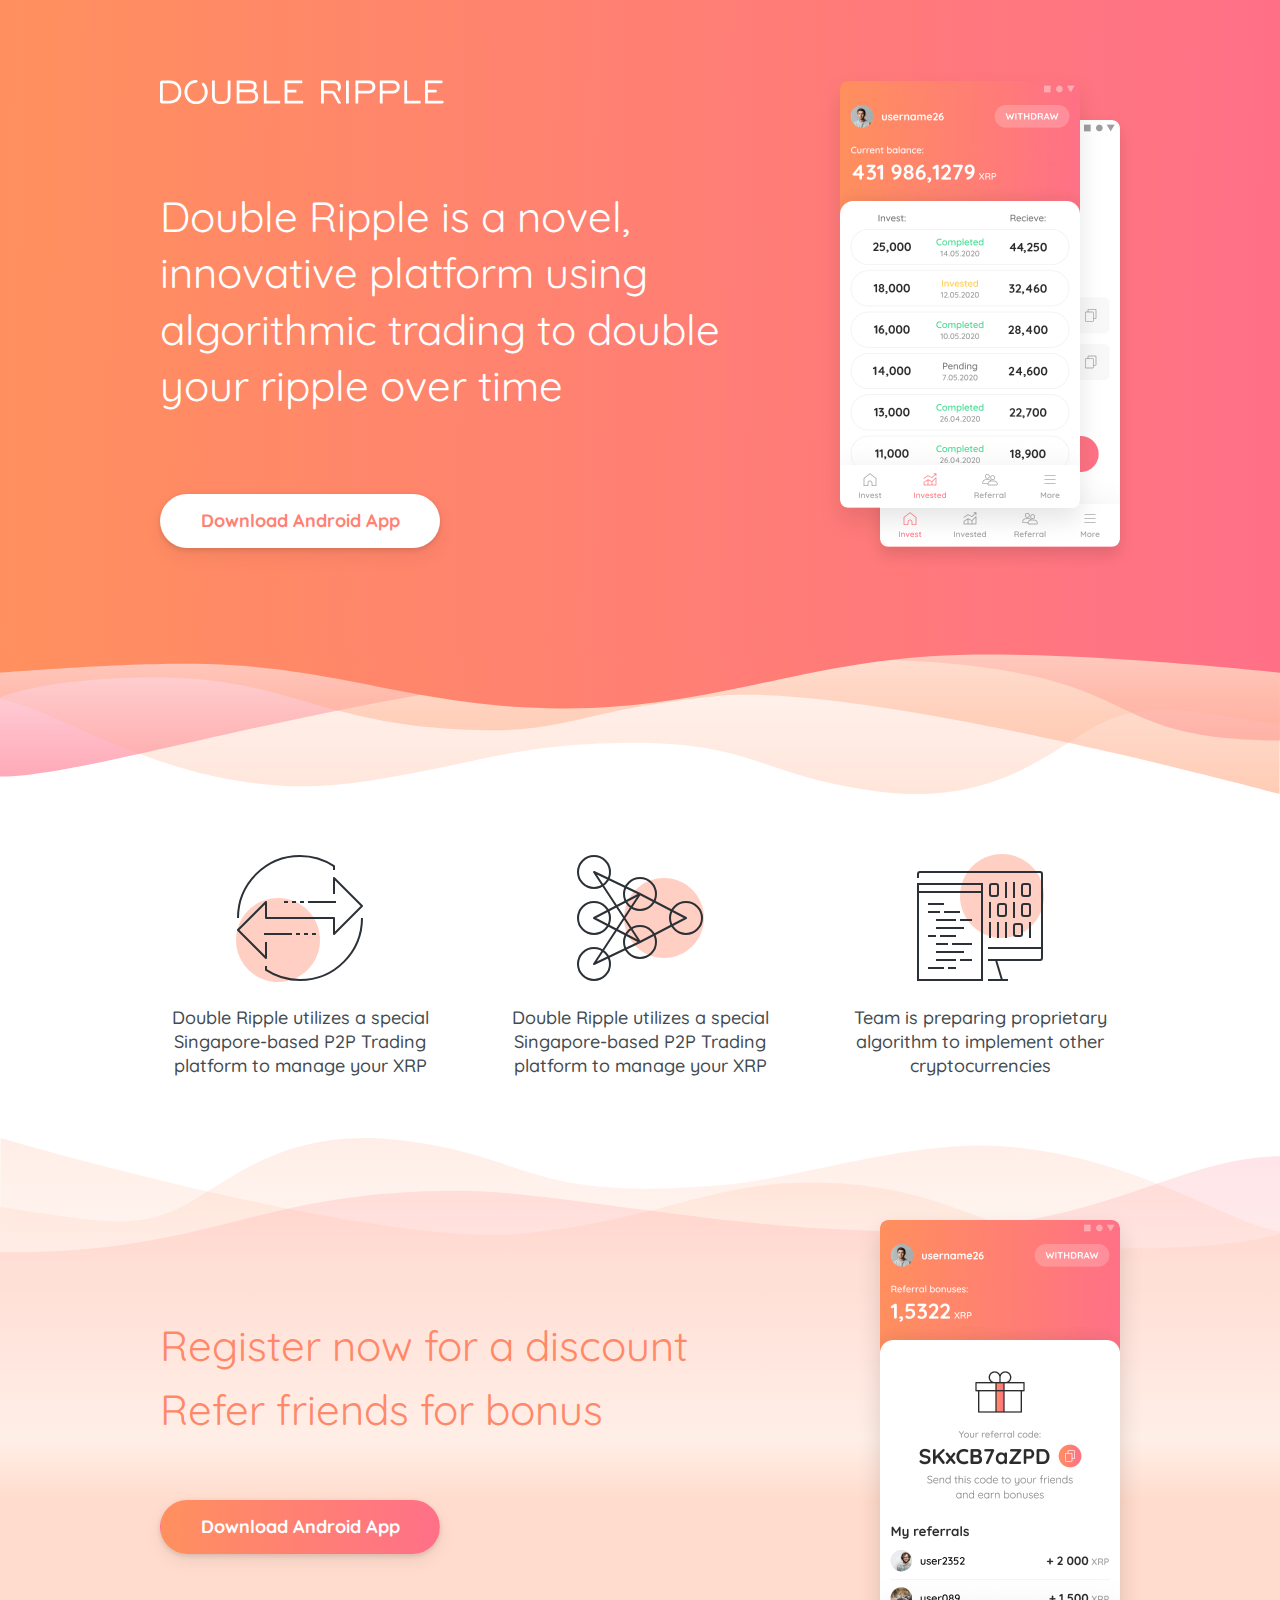
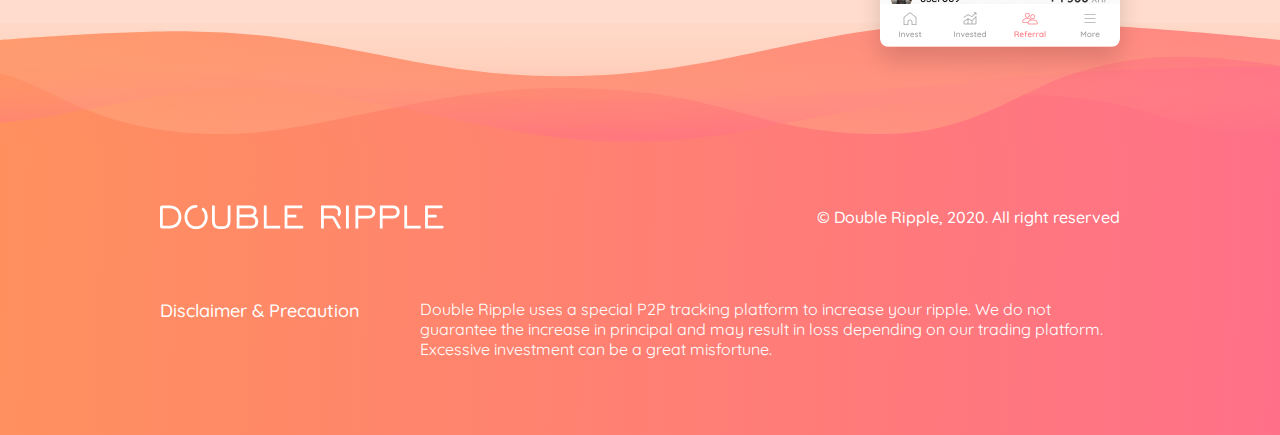
==== docs/index.html @ 83f5022b "landing page" ====
<!DOCTYPE html>
<html lang="en">
  <head>
    <meta charset="UTF-8">
    <title>Double Ripple</title>
    <meta name="description" content="Double Ripple is a novel, innovative platform using algorithmic trading to double your ripple over time">
    <meta name="viewport" content="width=device-width, initial-scale=1.0, maximum-scale=1.0, viewport-fit=cover">
    <meta http-equiv="X-UA-Compatible" content="ie=edge">
    <meta name="apple-mobile-web-app-capable" content="yes">
    <meta name="apple-mobile-web-app-status-bar-style" content="black-translucent">
    <meta name="format-detection" content="telephone=no">
    <meta property="og:locale" content="en_US">
    <meta property="og:type" content="website">
    <meta property="og:title" content="Double Ripple">
    <meta property="og:description" content="Double Ripple is a novel, innovative platform using algorithmic trading to double your ripple over time">
    <meta property="og:url" content="https://doubleripple.min.studio">
    <meta property="og:image" content="https://doubleripple.min.studio/assets/favicon/apple-touch-icon.png">
    <meta name="twitter:title" content="Double Ripple">
    <meta name="twitter:description" content="Double Ripple is a novel, innovative platform using algorithmic trading to double your ripple over time">
    <link href="https://fonts.googleapis.com/css2?family=Quicksand:wght@400;500;700&amp;display=swap" rel="stylesheet">
    <link rel="stylesheet" href="./css/app.css?ckcachebust=7829dba6f4ff6e44f94047e609651e16">
  </head>
  <body>
    <main class="off-canvas-content wrap" data-off-canvas-content>
      <section class="promo">
        <div class="container promo_container">
          <div class="promo_content">
            <div class="promo_logo"><img src="./assets/img/logo.svg" alt="Double Rripple"></div>
            <h1 class="promo_lead">Double Ripple is a novel, innovative platform using algorithmic trading to double your ripple over time</h1>
            <div class="promo_buttons"><a class="button light" href="#" download>Download Android App</a></div>
          </div>
          <div class="promo_screens"><img srcset="./assets/img/screens/invested@2x.png 2x, ./assets/img/screens/invested.png 1x" src="./assets/img/screens/invested.png" alt="Invested"><img srcset="./assets/img/screens/deposit@2x.png 2x, ./assets/img/screens/deposit.png 1x" src="./assets/img/screens/deposit.png" alt="Deposit"></div>
        </div>
      </section>
      <section class="benefits">
        <div class="container">
          <div class="benefits_items">
            <div class="benefits_item">
              <div class="benefits_item_icon">
                <svg xmlns="http://www.w3.org/2000/svg" width="128" height="128" viewbox="0 0 128 128">
                  <use fill="none" xlink:href="./assets/img/icons.svg#connection"></use>
                </svg>
              </div>
              <h3 class="benefits_item_title">Double Ripple utilizes a special Singapore-based P2P Trading platform to manage your XRP
              </h3>
            </div>
            <div class="benefits_item">
              <div class="benefits_item_icon">
                <svg xmlns="http://www.w3.org/2000/svg" width="128" height="128" viewbox="0 0 128 128">
                  <use fill="none" xlink:href="./assets/img/icons.svg#algorithm"></use>
                </svg>
              </div>
              <h3 class="benefits_item_title">Double Ripple utilizes a special Singapore-based P2P Trading platform to manage your XRP
              </h3>
            </div>
            <div class="benefits_item">
              <div class="benefits_item_icon">
                <svg xmlns="http://www.w3.org/2000/svg" width="128" height="128" viewbox="0 0 128 128">
                  <use fill="none" xlink:href="./assets/img/icons.svg#binary"></use>
                </svg>
              </div>
              <h3 class="benefits_item_title">Team is preparing proprietary algorithm to implement other cryptocurrencies
              </h3>
            </div>
          </div>
        </div>
      </section>
      <section class="cta">
        <div class="container cta_container">
          <div class="cta_content">
            <h2 class="cta_header">Register now for a discount<br>Refer friends for bonus</h2><a class="button primary" href="#" download>Download Android App</a>
          </div>
          <div class="cta_screen"><img srcset="./assets/img/screens/referal@2x.png 2x, ./assets/img/screens/referal.png 1x" src="./assets/img/screens/referal.png" alt="Referal"></div>
        </div>
      </section>
      <footer class="footer">
        <div class="container">
          <div class="footer_top">
            <div class="footer_logo"><img src="./assets/img/logo.svg" alt="Double Ripple"></div>
            <div class="footer_copyright">© Double Ripple, 2020. All right reserved</div>
          </div>
          <div class="footer_disclaimer">
            <h5 class="footer_disclaimer_header">Disclaimer & Precaution</h5>
            <p>Double Ripple uses a special P2P tracking platform to increase your ripple. We do not guarantee the increase in principal and may result in loss depending on our trading platform. Excessive investment can be a great misfortune.</p>
          </div>
        </div>
      </footer>
    </main>
    <script src="./js/app.min.js?ckcachebust=577104fcda34f2bf7327a68a459ff656"></script>
  </body>
</html>
---- docs/css/app.css ----
﻿/*! normalize.css v8.0.0 | MIT License | github.com/necolas/normalize.css */html{line-height:1.15;-webkit-text-size-adjust:100%}body{margin:0}h1{font-size:2em;margin:0.67em 0}hr{box-sizing:content-box;height:0;overflow:visible}pre{font-family:monospace, monospace;font-size:1em}a{background-color:transparent}abbr[title]{border-bottom:none;text-decoration:underline;text-decoration:underline dotted}b,strong{font-weight:bolder}code,kbd,samp{font-family:monospace, monospace;font-size:1em}small{font-size:80%}sub,sup{font-size:75%;line-height:0;position:relative;vertical-align:baseline}sub{bottom:-0.25em}sup{top:-0.5em}img{border-style:none}button,input,optgroup,select,textarea{font-family:inherit;font-size:100%;line-height:1.15;margin:0}button,input{overflow:visible}button,select{text-transform:none}button,[type="button"],[type="reset"],[type="submit"]{-webkit-appearance:button}button::-moz-focus-inner,[type="button"]::-moz-focus-inner,[type="reset"]::-moz-focus-inner,[type="submit"]::-moz-focus-inner{border-style:none;padding:0}button:-moz-focusring,[type="button"]:-moz-focusring,[type="reset"]:-moz-focusring,[type="submit"]:-moz-focusring{outline:1px dotted ButtonText}fieldset{padding:0.35em 0.75em 0.625em}legend{box-sizing:border-box;color:inherit;display:table;max-width:100%;padding:0;white-space:normal}progress{vertical-align:baseline}textarea{overflow:auto}[type="checkbox"],[type="radio"]{box-sizing:border-box;padding:0}[type="number"]::-webkit-inner-spin-button,[type="number"]::-webkit-outer-spin-button{height:auto}[type="search"]{-webkit-appearance:textfield;outline-offset:-2px}[type="search"]::-webkit-search-decoration{-webkit-appearance:none}::-webkit-file-upload-button{-webkit-appearance:button;font:inherit}details{display:block}summary{display:list-item}template{display:none}[hidden]{display:none}.foundation-mq{font-family:"small=0em&medium=40em&large=64em&xlarge=75em&xxlarge=90em"}html{box-sizing:border-box;font-size:16}*,*::before,*::after{box-sizing:inherit}body{margin:0;padding:0;background:#ff846d;font-family:"Quicksand",Helvetica,Roboto,Arial,sans-serif;font-weight:normal;line-height:1.3;color:#fff;-webkit-font-smoothing:antialiased;-moz-osx-font-smoothing:grayscale}img{display:inline-block;vertical-align:middle;max-width:100%;height:auto;-ms-interpolation-mode:bicubic}textarea{height:auto;min-height:50px;border-radius:0}select{box-sizing:border-box;width:100%;border-radius:0}.map_canvas img,.map_canvas embed,.map_canvas object,.mqa-display img,.mqa-display embed,.mqa-display object{max-width:none !important}button{padding:0;appearance:none;border:0;border-radius:0;background:transparent;line-height:1;cursor:auto}[data-whatinput='mouse'] button{outline:0}pre{overflow:auto}button,input,optgroup,select,textarea{font-family:inherit}.is-visible{display:block !important}.is-hidden{display:none !important}div,dl,dt,dd,ul,ol,li,h1,h2,h3,h4,h5,h6,pre,form,p,blockquote,th,td{margin:0;padding:0}p{margin-bottom:0;font-size:inherit;line-height:1.25;text-rendering:optimizeLegibility}em,i{font-style:italic;line-height:inherit}strong,b{font-weight:bold;line-height:inherit}small{font-size:80%;line-height:inherit}h1,.h1,h2,.h2,h3,.h3,h4,.h4,h5,.h5,h6,.h6{font-family:"Quicksand",Helvetica,Roboto,Arial,sans-serif;font-style:normal;font-weight:normal;color:inherit;text-rendering:optimizeLegibility}h1 small,.h1 small,h2 small,.h2 small,h3 small,.h3 small,h4 small,.h4 small,h5 small,.h5 small,h6 small,.h6 small{line-height:0;color:#cacaca}h1,.h1{font-size:1.5rem;line-height:1.34;margin-top:0;margin-bottom:0}h2,.h2{font-size:1.25rem;line-height:1.34;margin-top:0;margin-bottom:0}h3,.h3{font-size:1.1875rem;line-height:1.34;margin-top:0;margin-bottom:0}h4,.h4{font-size:1.125rem;line-height:1.34;margin-top:0;margin-bottom:0}h5,.h5{font-size:1.0625rem;line-height:1.34;margin-top:0;margin-bottom:0}h6,.h6{font-size:1rem;line-height:1.34;margin-top:0;margin-bottom:0}@media print,screen and (min-width: 40em){h1,.h1{font-size:2.625rem}h2,.h2{font-size:2.625rem;line-height:1.52}h3,.h3{font-size:1.125rem}h4,.h4{font-size:1.125rem}h5,.h5{font-size:1.125rem}h6,.h6{font-size:1rem}}a{line-height:inherit;color:#ff8174;text-decoration:none;cursor:pointer}a:hover,a:focus{color:#ff5240}a img{border:0}hr{clear:both;max-width:75rem;height:0;margin:1.25rem auto;border-top:0;border-right:0;border-bottom:1px solid #cacaca;border-left:0}ul,ol,dl{margin-bottom:0;list-style-position:outside;line-height:1.25}li{font-size:inherit}ul{margin-left:1.25rem;list-style-type:disc}ol{margin-left:1.25rem}ul ul,ul ol,ol ul,ol ol{margin-left:1.25rem;margin-bottom:0}dl{margin-bottom:1rem}dl dt{margin-bottom:.3rem;font-weight:bold}blockquote{margin:0 0 0;padding:.5625rem 1.25rem 0 1.1875rem;border-left:1px solid #cacaca}blockquote,blockquote p{line-height:1.25;color:#8a8a8a}cite{display:block;font-size:.8125rem;color:#8a8a8a}cite:before{content:"— "}abbr,abbr[title]{border-bottom:1px dotted #424a4f;cursor:help;text-decoration:none}figure{margin:0}code{padding:.125rem .3125rem .0625rem;border:1px solid #cacaca;background-color:#e6e6e6;font-family:Consolas,"Liberation Mono",Courier,monospace;font-weight:normal;color:#424a4f}kbd{margin:0;padding:.125rem .25rem 0;background-color:#e6e6e6;font-family:Consolas,"Liberation Mono",Courier,monospace;color:#424a4f}.subheader{margin-top:.2rem;margin-bottom:.5rem;font-weight:normal;line-height:1.4;color:#8a8a8a}.lead{font-size:20;line-height:1.6}.stat{font-size:2.5rem;line-height:1}p+.stat{margin-top:-1rem}ul.no-bullet,ol.no-bullet{margin-left:0;list-style:none}.text-left{text-align:left}.text-right{text-align:right}.text-center{text-align:center}.text-justify{text-align:justify}@media print,screen and (min-width: 40em){.medium-text-left{text-align:left}.medium-text-right{text-align:right}.medium-text-center{text-align:center}.medium-text-justify{text-align:justify}}@media print,screen and (min-width: 64em){.large-text-left{text-align:left}.large-text-right{text-align:right}.large-text-center{text-align:center}.large-text-justify{text-align:justify}}.show-for-print{display:none !important}@media print{*{background:transparent !important;box-shadow:none !important;color:black !important;text-shadow:none !important}.show-for-print{display:block !important}.hide-for-print{display:none !important}table.show-for-print{display:table !important}thead.show-for-print{display:table-header-group !important}tbody.show-for-print{display:table-row-group !important}tr.show-for-print{display:table-row !important}td.show-for-print{display:table-cell !important}th.show-for-print{display:table-cell !important}a,a:visited{text-decoration:underline}a[href]:after{content:" (" attr(href) ")"}.ir a:after,a[href^='javascript:']:after,a[href^='#']:after{content:''}abbr[title]:after{content:" (" attr(title) ")"}pre,blockquote{border:1px solid #8a8a8a;page-break-inside:avoid}thead{display:table-header-group}tr,img{page-break-inside:avoid}img{max-width:100% !important}@page{margin:0.5cm}p,h2,h3{orphans:3;widows:3}h2,h3{page-break-after:avoid}.print-break-inside{page-break-inside:auto}}.button{display:inline-block;vertical-align:middle;margin:0;padding:17px 20px;border:1px solid transparent;border-radius:27px;transition:background-color 0.25s ease-out,color 0.25s ease-out;font-family:inherit;font-size:18px;-webkit-appearance:none;line-height:1;text-align:center;cursor:pointer;background-color:#ff8174;color:#fff}[data-whatinput='mouse'] .button{outline:0}.button:hover,.button:focus{background-color:#ff4f3c;color:#fff}.button.tiny{font-size:.6rem}.button.small{font-size:.75rem}.button.large{font-size:1.25rem}.button.expanded{display:block;width:100%;margin-right:0;margin-left:0}.button.primary{background-color:#ff8174;color:#424a4f}.button.primary:hover,.button.primary:focus{background-color:#ff3e2a;color:#424a4f}.button.secondary{background-color:#767676;color:#fff}.button.secondary:hover,.button.secondary:focus{background-color:#5e5e5e;color:#fff}.button.success{background-color:#3adb76;color:#424a4f}.button.success:hover,.button.success:focus{background-color:#22bb5b;color:#424a4f}.button.warning{background-color:#ffae00;color:#424a4f}.button.warning:hover,.button.warning:focus{background-color:#cc8b00;color:#424a4f}.button.alert{background-color:#cc4b37;color:#fff}.button.alert:hover,.button.alert:focus{background-color:#a53b2a;color:#fff}.button.light{background-color:#fff;color:#424a4f}.button.light:hover,.button.light:focus{background-color:#ccc;color:#424a4f}.button.disabled,.button[disabled]{opacity:.25;cursor:not-allowed}.button.disabled,.button.disabled:hover,.button.disabled:focus,.button[disabled],.button[disabled]:hover,.button[disabled]:focus{background-color:#ff8174;color:#fff}.button.disabled.primary,.button.primary[disabled]{opacity:.25;cursor:not-allowed}.button.disabled.primary,.button.disabled.primary:hover,.button.disabled.primary:focus,.button.primary[disabled],.button.primary[disabled]:hover,.button.primary[disabled]:focus{background-color:#ff8174;color:#424a4f}.button.disabled.secondary,.button.secondary[disabled]{opacity:.25;cursor:not-allowed}.button.disabled.secondary,.button.disabled.secondary:hover,.button.disabled.secondary:focus,.button.secondary[disabled],.button.secondary[disabled]:hover,.button.secondary[disabled]:focus{background-color:#767676;color:#fff}.button.disabled.success,.button.success[disabled]{opacity:.25;cursor:not-allowed}.button.disabled.success,.button.disabled.success:hover,.button.disabled.success:focus,.button.success[disabled],.button.success[disabled]:hover,.button.success[disabled]:focus{background-color:#3adb76;color:#424a4f}.button.disabled.warning,.button.warning[disabled]{opacity:.25;cursor:not-allowed}.button.disabled.warning,.button.disabled.warning:hover,.button.disabled.warning:focus,.button.warning[disabled],.button.warning[disabled]:hover,.button.warning[disabled]:focus{background-color:#ffae00;color:#424a4f}.button.disabled.alert,.button.alert[disabled]{opacity:.25;cursor:not-allowed}.button.disabled.alert,.button.disabled.alert:hover,.button.disabled.alert:focus,.button.alert[disabled],.button.alert[disabled]:hover,.button.alert[disabled]:focus{background-color:#cc4b37;color:#fff}.button.disabled.light,.button.light[disabled]{opacity:.25;cursor:not-allowed}.button.disabled.light,.button.disabled.light:hover,.button.disabled.light:focus,.button.light[disabled],.button.light[disabled]:hover,.button.light[disabled]:focus{background-color:#fff;color:#424a4f}.button.hollow{border:0 solid #ff8174;color:#ff8174}.button.hollow,.button.hollow:hover,.button.hollow:focus{background-color:transparent}.button.hollow.disabled,.button.hollow.disabled:hover,.button.hollow.disabled:focus,.button.hollow[disabled],.button.hollow[disabled]:hover,.button.hollow[disabled]:focus{background-color:transparent}.button.hollow:hover,.button.hollow:focus{border-color:#ba1100;color:#ba1100}.button.hollow.disabled:hover,.button.hollow[disabled]:hover,.button.hollow.disabled:focus,.button.hollow[disabled]:focus{border:0 solid #ff8174;color:#ff8174}.button.hollow.primary{border:0 solid #ff8174;color:#ff8174}.button.hollow.primary:hover,.button.hollow.primary:focus{border-color:#ba1100;color:#ba1100}.button.hollow.primary.disabled:hover,.button.hollow.primary[disabled]:hover,.button.hollow.primary.disabled:focus,.button.hollow.primary[disabled]:focus{border:0 solid #ff8174;color:#ff8174}.button.hollow.secondary{border:0 solid #767676;color:#767676}.button.hollow.secondary:hover,.button.hollow.secondary:focus{border-color:#3b3b3b;color:#3b3b3b}.button.hollow.secondary.disabled:hover,.button.hollow.secondary[disabled]:hover,.button.hollow.secondary.disabled:focus,.button.hollow.secondary[disabled]:focus{border:0 solid #767676;color:#767676}.button.hollow.success{border:0 solid #3adb76;color:#3adb76}.button.hollow.success:hover,.button.hollow.success:focus{border-color:#157539;color:#157539}.button.hollow.success.disabled:hover,.button.hollow.success[disabled]:hover,.button.hollow.success.disabled:focus,.button.hollow.success[disabled]:focus{border:0 solid #3adb76;color:#3adb76}.button.hollow.warning{border:0 solid #ffae00;color:#ffae00}.button.hollow.warning:hover,.button.hollow.warning:focus{border-color:#805700;color:#805700}.button.hollow.warning.disabled:hover,.button.hollow.warning[disabled]:hover,.button.hollow.warning.disabled:focus,.button.hollow.warning[disabled]:focus{border:0 solid #ffae00;color:#ffae00}.button.hollow.alert{border:0 solid #cc4b37;color:#cc4b37}.button.hollow.alert:hover,.button.hollow.alert:focus{border-color:#67251a;color:#67251a}.button.hollow.alert.disabled:hover,.button.hollow.alert[disabled]:hover,.button.hollow.alert.disabled:focus,.button.hollow.alert[disabled]:focus{border:0 solid #cc4b37;color:#cc4b37}.button.hollow.light{border:0 solid #fff;color:#fff}.button.hollow.light:hover,.button.hollow.light:focus{border-color:gray;color:gray}.button.hollow.light.disabled:hover,.button.hollow.light[disabled]:hover,.button.hollow.light.disabled:focus,.button.hollow.light[disabled]:focus{border:0 solid #fff;color:#fff}.button.clear{border:0 solid #ff8174;color:#ff8174}.button.clear,.button.clear:hover,.button.clear:focus{background-color:transparent}.button.clear.disabled,.button.clear.disabled:hover,.button.clear.disabled:focus,.button.clear[disabled],.button.clear[disabled]:hover,.button.clear[disabled]:focus{background-color:transparent}.button.clear:hover,.button.clear:focus{border-color:#ba1100;color:#ba1100}.button.clear.disabled:hover,.button.clear[disabled]:hover,.button.clear.disabled:focus,.button.clear[disabled]:focus{border:0 solid #ff8174;color:#ff8174}.button.clear,.button.clear.disabled,.button.clear[disabled],.button.clear:hover,.button.clear.disabled:hover,.button.clear[disabled]:hover,.button.clear:focus,.button.clear.disabled:focus,.button.clear[disabled]:focus{border-color:transparent}.button.clear.primary{border:0 solid #ff8174;color:#ff8174}.button.clear.primary:hover,.button.clear.primary:focus{border-color:#ba1100;color:#ba1100}.button.clear.primary.disabled:hover,.button.clear.primary[disabled]:hover,.button.clear.primary.disabled:focus,.button.clear.primary[disabled]:focus{border:0 solid #ff8174;color:#ff8174}.button.clear.primary,.button.clear.primary.disabled,.button.clear.primary[disabled],.button.clear.primary:hover,.button.clear.primary.disabled:hover,.button.clear.primary[disabled]:hover,.button.clear.primary:focus,.button.clear.primary.disabled:focus,.button.clear.primary[disabled]:focus{border-color:transparent}.button.clear.secondary{border:0 solid #767676;color:#767676}.button.clear.secondary:hover,.button.clear.secondary:focus{border-color:#3b3b3b;color:#3b3b3b}.button.clear.secondary.disabled:hover,.button.clear.secondary[disabled]:hover,.button.clear.secondary.disabled:focus,.button.clear.secondary[disabled]:focus{border:0 solid #767676;color:#767676}.button.clear.secondary,.button.clear.secondary.disabled,.button.clear.secondary[disabled],.button.clear.secondary:hover,.button.clear.secondary.disabled:hover,.button.clear.secondary[disabled]:hover,.button.clear.secondary:focus,.button.clear.secondary.disabled:focus,.button.clear.secondary[disabled]:focus{border-color:transparent}.button.clear.success{border:0 solid #3adb76;color:#3adb76}.button.clear.success:hover,.button.clear.success:focus{border-color:#157539;color:#157539}.button.clear.success.disabled:hover,.button.clear.success[disabled]:hover,.button.clear.success.disabled:focus,.button.clear.success[disabled]:focus{border:0 solid #3adb76;color:#3adb76}.button.clear.success,.button.clear.success.disabled,.button.clear.success[disabled],.button.clear.success:hover,.button.clear.success.disabled:hover,.button.clear.success[disabled]:hover,.button.clear.success:focus,.button.clear.success.disabled:focus,.button.clear.success[disabled]:focus{border-color:transparent}.button.clear.warning{border:0 solid #ffae00;color:#ffae00}.button.clear.warning:hover,.button.clear.warning:focus{border-color:#805700;color:#805700}.button.clear.warning.disabled:hover,.button.clear.warning[disabled]:hover,.button.clear.warning.disabled:focus,.button.clear.warning[disabled]:focus{border:0 solid #ffae00;color:#ffae00}.button.clear.warning,.button.clear.warning.disabled,.button.clear.warning[disabled],.button.clear.warning:hover,.button.clear.warning.disabled:hover,.button.clear.warning[disabled]:hover,.button.clear.warning:focus,.button.clear.warning.disabled:focus,.button.clear.warning[disabled]:focus{border-color:transparent}.button.clear.alert{border:0 solid #cc4b37;color:#cc4b37}.button.clear.alert:hover,.button.clear.alert:focus{border-color:#67251a;color:#67251a}.button.clear.alert.disabled:hover,.button.clear.alert[disabled]:hover,.button.clear.alert.disabled:focus,.button.clear.alert[disabled]:focus{border:0 solid #cc4b37;color:#cc4b37}.button.clear.alert,.button.clear.alert.disabled,.button.clear.alert[disabled],.button.clear.alert:hover,.button.clear.alert.disabled:hover,.button.clear.alert[disabled]:hover,.button.clear.alert:focus,.button.clear.alert.disabled:focus,.button.clear.alert[disabled]:focus{border-color:transparent}.button.clear.light{border:0 solid #fff;color:#fff}.button.clear.light:hover,.button.clear.light:focus{border-color:gray;color:gray}.button.clear.light.disabled:hover,.button.clear.light[disabled]:hover,.button.clear.light.disabled:focus,.button.clear.light[disabled]:focus{border:0 solid #fff;color:#fff}.button.clear.light,.button.clear.light.disabled,.button.clear.light[disabled],.button.clear.light:hover,.button.clear.light.disabled:hover,.button.clear.light[disabled]:hover,.button.clear.light:focus,.button.clear.light.disabled:focus,.button.clear.light[disabled]:focus{border-color:transparent}.button.dropdown::after{display:block;width:0;height:0;border:inset .4em;content:'';border-bottom-width:0;border-top-style:solid;border-color:#fff transparent transparent;position:relative;top:0.4em;display:inline-block;float:right;margin-left:20px}.button.dropdown.hollow::after,.button.dropdown.clear::after{border-top-color:#ff8174}.button.dropdown.hollow.primary::after,.button.dropdown.clear.primary::after{border-top-color:#ff8174}.button.dropdown.hollow.secondary::after,.button.dropdown.clear.secondary::after{border-top-color:#767676}.button.dropdown.hollow.success::after,.button.dropdown.clear.success::after{border-top-color:#3adb76}.button.dropdown.hollow.warning::after,.button.dropdown.clear.warning::after{border-top-color:#ffae00}.button.dropdown.hollow.alert::after,.button.dropdown.clear.alert::after{border-top-color:#cc4b37}.button.dropdown.hollow.light::after,.button.dropdown.clear.light::after{border-top-color:#fff}.button.arrow-only::after{top:-0.1em;float:none;margin-left:0}a.button:hover,a.button:focus{text-decoration:none}[type='text'],[type='password'],[type='date'],[type='datetime'],[type='datetime-local'],[type='month'],[type='week'],[type='email'],[type='number'],[type='search'],[type='tel'],[type='time'],[type='url'],[type='color'],textarea{display:block;box-sizing:border-box;width:100%;height:2.2375rem;margin:0 0 1rem;padding:.5rem;border:1px solid #cacaca;border-radius:0;background-color:#fff;box-shadow:inset 0 1px 2px rgba(66,74,79,0.1);font-family:inherit;font-size:1rem;font-weight:normal;line-height:1.3;color:#424a4f;transition:box-shadow 0.5s,border-color 0.25s ease-in-out;appearance:none}[type='text']:focus,[type='password']:focus,[type='date']:focus,[type='datetime']:focus,[type='datetime-local']:focus,[type='month']:focus,[type='week']:focus,[type='email']:focus,[type='number']:focus,[type='search']:focus,[type='tel']:focus,[type='time']:focus,[type='url']:focus,[type='color']:focus,textarea:focus{outline:none;border:1px solid #8a8a8a;background-color:#fff;box-shadow:0 0 5px #cacaca;transition:box-shadow 0.5s,border-color 0.25s ease-in-out}textarea{max-width:100%}textarea[rows]{height:auto}input:disabled,input[readonly],textarea:disabled,textarea[readonly]{background-color:#e6e6e6;cursor:not-allowed}[type='submit'],[type='button']{appearance:none;border-radius:0}input[type='search']{box-sizing:border-box}::placeholder{color:#cacaca}[type='file'],[type='checkbox'],[type='radio']{margin:0 0 1rem}[type='checkbox']+label,[type='radio']+label{display:inline-block;vertical-align:baseline;margin-left:.5rem;margin-right:1rem;margin-bottom:0}[type='checkbox']+label[for],[type='radio']+label[for]{cursor:pointer}label>[type='checkbox'],label>[type='radio']{margin-right:.5rem}[type='file']{width:100%}label{display:block;margin:0;font-size:.875rem;font-weight:normal;line-height:1.8;color:#424a4f}label.middle{margin:0 0 1rem;padding:.5625rem 0}.help-text{margin-top:-.5rem;font-size:.8125rem;font-style:italic;color:#424a4f}.input-group{display:flex;width:100%;margin-bottom:1rem;align-items:stretch}.input-group>:first-child,.input-group>.input-group-button:first-child>*{border-radius:0 0 0 0}.input-group>:last-child,.input-group>.input-group-button:last-child>*{border-radius:0 0 0 0}.input-group-button a,.input-group-button input,.input-group-button button,.input-group-button label,.input-group-button,.input-group-field,.input-group-label{margin:0;white-space:nowrap}.input-group-label{padding:0 1rem;border:1px solid #cacaca;background:#e6e6e6;color:#424a4f;text-align:center;white-space:nowrap;display:flex;flex:0 0 auto;align-items:center}.input-group-label:first-child{border-right:0}.input-group-label:last-child{border-left:0}.input-group-field{border-radius:0;flex:1 1 0px;min-width:0}.input-group-button{padding-top:0;padding-bottom:0;text-align:center;display:flex;flex:0 0 auto}.input-group-button a,.input-group-button input,.input-group-button button,.input-group-button label{align-self:stretch;height:auto;padding-top:0;padding-bottom:0;font-size:1rem}fieldset{margin:0;padding:0;border:0}legend{max-width:100%;margin-bottom:.5rem}.fieldset{margin:1.125rem 0;padding:1.25rem;border:1px solid #cacaca}.fieldset legend{margin:0;margin-left:-.1875rem;padding:0 .1875rem}select{height:2.2375rem;margin:0 0 1rem;padding:.5rem;appearance:none;border:1px solid #cacaca;border-radius:0;background-color:#fff;font-family:inherit;font-size:1rem;font-weight:normal;line-height:1.3;color:#424a4f;background-image:url("data:image/svg+xml;utf8,<svg xmlns='http://www.w3.org/2000/svg' version='1.1' width='32' height='24' viewBox='0 0 32 24'><polygon points='0,0 32,0 16,24' style='fill: rgb%28138, 138, 138%29'></polygon></svg>");background-origin:content-box;background-position:right -1rem center;background-repeat:no-repeat;background-size:9px 6px;padding-right:1.5rem;transition:box-shadow 0.5s,border-color 0.25s ease-in-out}@media screen and (min-width: 0\0){select{background-image:url("[data-uri]")}}select:focus{outline:none;border:1px solid #8a8a8a;background-color:#fff;box-shadow:0 0 5px #cacaca;transition:box-shadow 0.5s,border-color 0.25s ease-in-out}select:disabled{background-color:#e6e6e6;cursor:not-allowed}select::-ms-expand{display:none}select[multiple]{height:auto;background-image:none}.is-invalid-input:not(:focus){border-color:#cc4b37;background-color:#faedeb}.is-invalid-input:not(:focus)::placeholder{color:#cc4b37}.is-invalid-label{color:#cc4b37}.form-error{display:none;margin-top:-.5rem;margin-bottom:1rem;font-size:.75rem;font-weight:bold;color:#cc4b37}.form-error.is-visible{display:block}html,body{-webkit-overflow-scrolling:touch}::-webkit-scrollbar{width:5px;height:5px}::-webkit-scrollbar-thumb{background:#ff5c6a;border-radius:5px}::-webkit-scrollbar-thumb:hover{background:#ff4252}:-webkit-autofill,:-webkit-autofill:hover,:-webkit-autofill:focus,:-webkit-autofill:active{-webkit-box-shadow:0 0 0px 1000px #fff inset;transition:background-color 5000s ease-in-out 0s;-webkit-text-fill-color:#424a4f}.wrap{overflow:hidden;min-width:320px;flex-direction:column;align-items:stretch;justify-content:flex-start;min-height:100vh}.container{max-width:1040px;padding:0 40px;margin:auto}a{transition:color 200ms}.js-off-canvas-overlay{-webkit-tap-highlight-color:transparent}svg{display:block}button{outline:none;cursor:pointer}.button{min-width:280px;font-weight:700;box-shadow:0 8px 20px rgba(0,0,0,0.06),0 2px 5px rgba(0,0,0,0.12)}.button.light{color:#ff8174}.button.light:hover,.button.light:focus{background-color:#fff;color:#ff6a5b}.button.primary{background:linear-gradient(92.12deg, #FF905E 0%, #FF7088 100%);color:#fff}.button.primary:hover,.button.primary:focus{color:#ffddda}.promo{background:linear-gradient(90.9deg, #FF905E 0%, #FF7088 100%);padding-top:80px;padding-bottom:106px}.promo_container{display:grid;grid-template-columns:1fr auto;column-gap:80px}.promo_lead{margin-top:85px}.promo_buttons{margin-top:80px}.promo_screens{position:relative;padding-left:40px;padding-top:40px}.promo_screens img{box-shadow:0 8px 16px rgba(0,0,0,0.12);border-radius:8px}.promo_screens img:first-child{box-shadow:0 12px 24px rgba(0,0,0,0.1);position:absolute;right:40px;bottom:40px}.benefits{background:#fff;color:#424a4f;text-align:center}.benefits::before{content:'';display:block;width:100%;padding-bottom:10.9%;background-image:url(../assets/img/waves/promo.svg)}.benefits_items{display:grid;grid-template-columns:repeat(3, 1fr);column-gap:60px;padding:60px 0}.benefits_item_icon{margin-bottom:24px;text-align:center}.benefits_item_icon svg{margin:auto}.benefits_item_title{font-weight:500}.cta{background:#FFEFE7;background-image:linear-gradient(180deg, #ffe0d7 25%, #ffefe7 50%, #FFDCCD 60%)}.cta::before{content:'';width:100%;height:100%;display:block;background-image:url(../assets/img/waves/cta.svg);background-color:#fff;background-size:auto 100%;padding-bottom:9.73%;margin-bottom:-42px}.cta::after{content:'';width:100%;height:100%;display:block;background-image:url(../assets/img/waves/footer.svg);background-color:#fff;background-size:auto 100%;background-position:top center;padding-bottom:9.36%;margin-top:-25px}.cta_container{display:grid;grid-template-columns:1fr auto;align-items:center}.cta_header{color:#ff8869;margin-bottom:58px}.cta_screen{box-shadow:0 12px 24px rgba(0,0,0,0.14);border-radius:8px;overflow:hidden}.footer{margin-top:auto;background:linear-gradient(91.98deg, #FF905E 0%, #FF7088 100%);padding-top:63px;padding-bottom:76px}.footer_top{font-weight:500;display:flex;justify-content:space-between;align-items:center;margin-bottom:70px}.footer_disclaimer{display:grid;grid-template-columns:auto 1fr;column-gap:60px}.footer_disclaimer_header{font-weight:500}

/*# sourceMappingURL=app.css.map */
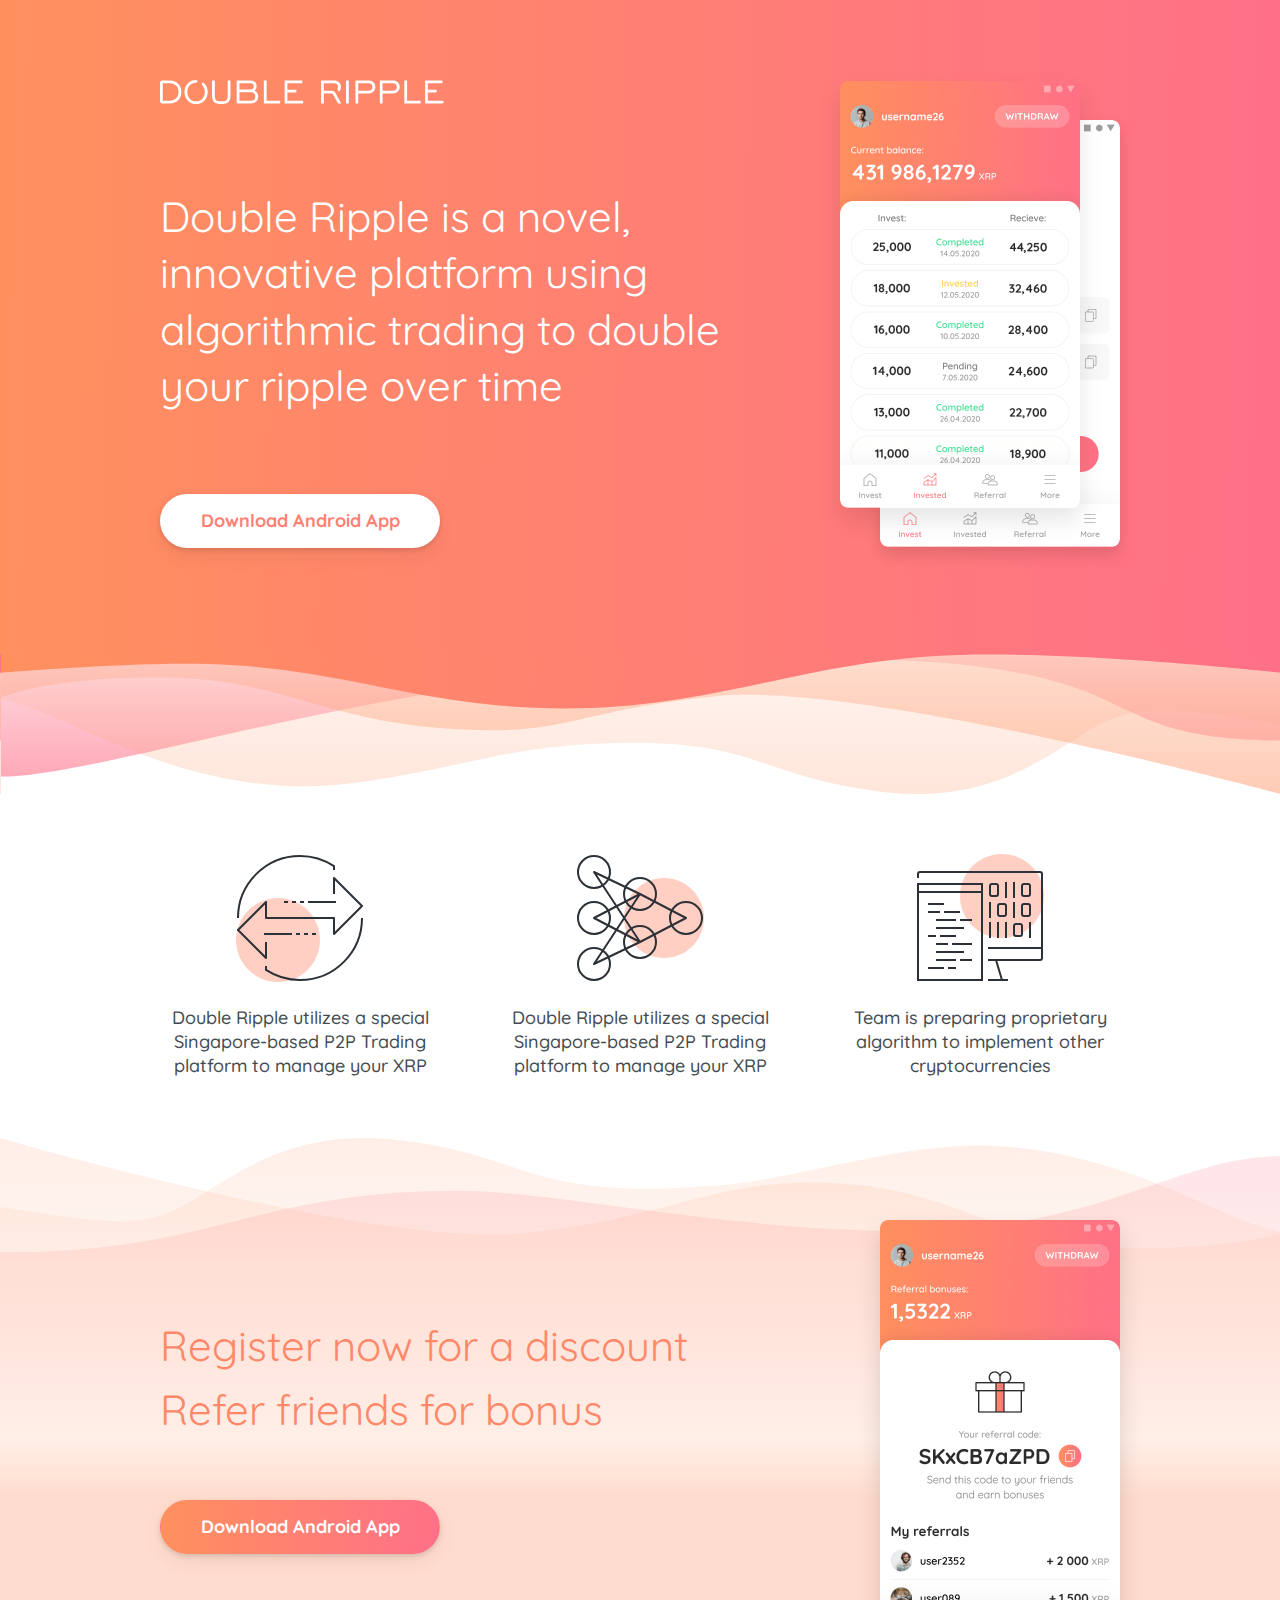
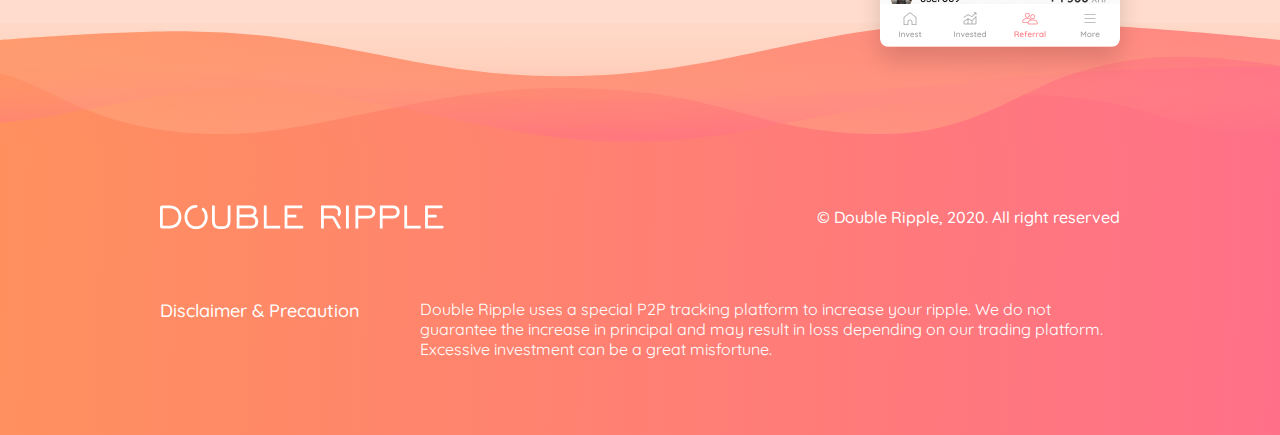
==== commit 0a0e36cb: "responsive landing page" ====
--- a/docs/index.html
+++ b/docs/index.html
@@ -14,18 +14,30 @@
     <meta property="og:title" content="Double Ripple">
     <meta property="og:description" content="Double Ripple is a novel, innovative platform using algorithmic trading to double your ripple over time">
     <meta property="og:url" content="https://doubleripple.min.studio">
-    <meta property="og:image" content="https://doubleripple.min.studio/assets/favicon/apple-touch-icon.png">
+    <meta property="og:image" content="https://doubleripple.min.studio/assets/img/og-image.png">
+    <meta property="og:image:width" content="1200">
+    <meta property="og:image:height" content="630">
     <meta name="twitter:title" content="Double Ripple">
     <meta name="twitter:description" content="Double Ripple is a novel, innovative platform using algorithmic trading to double your ripple over time">
+    <meta name="twitter:card" content="summary_large_image">
+    <meta name="twitter:image" content="https://doubleripple.min.studio/assets/img/og-image.png">
+    <link rel="apple-touch-icon" sizes="180x180" href="/assets/favicon/apple-touch-icon.png?ckcachebust=9bb8f2884295b8544f7a8fb9a76864d2">
+    <link rel="icon" type="image/png" sizes="32x32" href="/assets/favicon/favicon-32x32.png?ckcachebust=781d1e40d77318f7ef065f3428c3da3a">
+    <link rel="icon" type="image/png" sizes="16x16" href="/assets/favicon/favicon-16x16.png?ckcachebust=05b0f69db61e2e0dad8967f99c1861b4">
+    <link rel="manifest" href="/assets/favicon/site.webmanifest?ckcachebust=e209ae19be10e6654d1919ae9f35969a">
+    <link rel="mask-icon" href="/assets/favicon/safari-pinned-tab.svg?ckcachebust=76e1c73531bef94e3dc3b5efea19a725" color="#ff8174">
+    <meta name="msapplication-TileColor" content="#ff8174">
+    <meta name="msapplication-config" content="/assets/favicon/browserconfig.xml">
+    <meta name="theme-color" content="#ff8174">
     <link href="https://fonts.googleapis.com/css2?family=Quicksand:wght@400;500;700&amp;display=swap" rel="stylesheet">
-    <link rel="stylesheet" href="./css/app.css?ckcachebust=7829dba6f4ff6e44f94047e609651e16">
+    <link rel="stylesheet" href="./css/app.css?ckcachebust=911d1e697cddbf340a7e2093effc96e0">
   </head>
   <body>
     <main class="off-canvas-content wrap" data-off-canvas-content>
       <section class="promo">
         <div class="container promo_container">
+          <div class="promo_logo"><img src="./assets/img/logo.svg" alt="Double Rripple"></div>
           <div class="promo_content">
-            <div class="promo_logo"><img src="./assets/img/logo.svg" alt="Double Rripple"></div>
             <h1 class="promo_lead">Double Ripple is a novel, innovative platform using algorithmic trading to double your ripple over time</h1>
             <div class="promo_buttons"><a class="button light" href="#" download>Download Android App</a></div>
           </div>
@@ -86,6 +98,6 @@
         </div>
       </footer>
     </main>
-    <script src="./js/app.min.js?ckcachebust=577104fcda34f2bf7327a68a459ff656"></script>
+    <script src="./js/app.min.js?ckcachebust=385bd3281e9ad1f7c0315d0bf68c7458"></script>
   </body>
 </html>--- a/docs/css/app.css
+++ b/docs/css/app.css
@@ -1,3 +1,3 @@
-﻿/*! normalize.css v8.0.0 | MIT License | github.com/necolas/normalize.css */html{line-height:1.15;-webkit-text-size-adjust:100%}body{margin:0}h1{font-size:2em;margin:0.67em 0}hr{box-sizing:content-box;height:0;overflow:visible}pre{font-family:monospace, monospace;font-size:1em}a{background-color:transparent}abbr[title]{border-bottom:none;text-decoration:underline;text-decoration:underline dotted}b,strong{font-weight:bolder}code,kbd,samp{font-family:monospace, monospace;font-size:1em}small{font-size:80%}sub,sup{font-size:75%;line-height:0;position:relative;vertical-align:baseline}sub{bottom:-0.25em}sup{top:-0.5em}img{border-style:none}button,input,optgroup,select,textarea{font-family:inherit;font-size:100%;line-height:1.15;margin:0}button,input{overflow:visible}button,select{text-transform:none}button,[type="button"],[type="reset"],[type="submit"]{-webkit-appearance:button}button::-moz-focus-inner,[type="button"]::-moz-focus-inner,[type="reset"]::-moz-focus-inner,[type="submit"]::-moz-focus-inner{border-style:none;padding:0}button:-moz-focusring,[type="button"]:-moz-focusring,[type="reset"]:-moz-focusring,[type="submit"]:-moz-focusring{outline:1px dotted ButtonText}fieldset{padding:0.35em 0.75em 0.625em}legend{box-sizing:border-box;color:inherit;display:table;max-width:100%;padding:0;white-space:normal}progress{vertical-align:baseline}textarea{overflow:auto}[type="checkbox"],[type="radio"]{box-sizing:border-box;padding:0}[type="number"]::-webkit-inner-spin-button,[type="number"]::-webkit-outer-spin-button{height:auto}[type="search"]{-webkit-appearance:textfield;outline-offset:-2px}[type="search"]::-webkit-search-decoration{-webkit-appearance:none}::-webkit-file-upload-button{-webkit-appearance:button;font:inherit}details{display:block}summary{display:list-item}template{display:none}[hidden]{display:none}.foundation-mq{font-family:"small=0em&medium=40em&large=64em&xlarge=75em&xxlarge=90em"}html{box-sizing:border-box;font-size:16}*,*::before,*::after{box-sizing:inherit}body{margin:0;padding:0;background:#ff846d;font-family:"Quicksand",Helvetica,Roboto,Arial,sans-serif;font-weight:normal;line-height:1.3;color:#fff;-webkit-font-smoothing:antialiased;-moz-osx-font-smoothing:grayscale}img{display:inline-block;vertical-align:middle;max-width:100%;height:auto;-ms-interpolation-mode:bicubic}textarea{height:auto;min-height:50px;border-radius:0}select{box-sizing:border-box;width:100%;border-radius:0}.map_canvas img,.map_canvas embed,.map_canvas object,.mqa-display img,.mqa-display embed,.mqa-display object{max-width:none !important}button{padding:0;appearance:none;border:0;border-radius:0;background:transparent;line-height:1;cursor:auto}[data-whatinput='mouse'] button{outline:0}pre{overflow:auto}button,input,optgroup,select,textarea{font-family:inherit}.is-visible{display:block !important}.is-hidden{display:none !important}div,dl,dt,dd,ul,ol,li,h1,h2,h3,h4,h5,h6,pre,form,p,blockquote,th,td{margin:0;padding:0}p{margin-bottom:0;font-size:inherit;line-height:1.25;text-rendering:optimizeLegibility}em,i{font-style:italic;line-height:inherit}strong,b{font-weight:bold;line-height:inherit}small{font-size:80%;line-height:inherit}h1,.h1,h2,.h2,h3,.h3,h4,.h4,h5,.h5,h6,.h6{font-family:"Quicksand",Helvetica,Roboto,Arial,sans-serif;font-style:normal;font-weight:normal;color:inherit;text-rendering:optimizeLegibility}h1 small,.h1 small,h2 small,.h2 small,h3 small,.h3 small,h4 small,.h4 small,h5 small,.h5 small,h6 small,.h6 small{line-height:0;color:#cacaca}h1,.h1{font-size:1.5rem;line-height:1.34;margin-top:0;margin-bottom:0}h2,.h2{font-size:1.25rem;line-height:1.34;margin-top:0;margin-bottom:0}h3,.h3{font-size:1.1875rem;line-height:1.34;margin-top:0;margin-bottom:0}h4,.h4{font-size:1.125rem;line-height:1.34;margin-top:0;margin-bottom:0}h5,.h5{font-size:1.0625rem;line-height:1.34;margin-top:0;margin-bottom:0}h6,.h6{font-size:1rem;line-height:1.34;margin-top:0;margin-bottom:0}@media print,screen and (min-width: 40em){h1,.h1{font-size:2.625rem}h2,.h2{font-size:2.625rem;line-height:1.52}h3,.h3{font-size:1.125rem}h4,.h4{font-size:1.125rem}h5,.h5{font-size:1.125rem}h6,.h6{font-size:1rem}}a{line-height:inherit;color:#ff8174;text-decoration:none;cursor:pointer}a:hover,a:focus{color:#ff5240}a img{border:0}hr{clear:both;max-width:75rem;height:0;margin:1.25rem auto;border-top:0;border-right:0;border-bottom:1px solid #cacaca;border-left:0}ul,ol,dl{margin-bottom:0;list-style-position:outside;line-height:1.25}li{font-size:inherit}ul{margin-left:1.25rem;list-style-type:disc}ol{margin-left:1.25rem}ul ul,ul ol,ol ul,ol ol{margin-left:1.25rem;margin-bottom:0}dl{margin-bottom:1rem}dl dt{margin-bottom:.3rem;font-weight:bold}blockquote{margin:0 0 0;padding:.5625rem 1.25rem 0 1.1875rem;border-left:1px solid #cacaca}blockquote,blockquote p{line-height:1.25;color:#8a8a8a}cite{display:block;font-size:.8125rem;color:#8a8a8a}cite:before{content:"— "}abbr,abbr[title]{border-bottom:1px dotted #424a4f;cursor:help;text-decoration:none}figure{margin:0}code{padding:.125rem .3125rem .0625rem;border:1px solid #cacaca;background-color:#e6e6e6;font-family:Consolas,"Liberation Mono",Courier,monospace;font-weight:normal;color:#424a4f}kbd{margin:0;padding:.125rem .25rem 0;background-color:#e6e6e6;font-family:Consolas,"Liberation Mono",Courier,monospace;color:#424a4f}.subheader{margin-top:.2rem;margin-bottom:.5rem;font-weight:normal;line-height:1.4;color:#8a8a8a}.lead{font-size:20;line-height:1.6}.stat{font-size:2.5rem;line-height:1}p+.stat{margin-top:-1rem}ul.no-bullet,ol.no-bullet{margin-left:0;list-style:none}.text-left{text-align:left}.text-right{text-align:right}.text-center{text-align:center}.text-justify{text-align:justify}@media print,screen and (min-width: 40em){.medium-text-left{text-align:left}.medium-text-right{text-align:right}.medium-text-center{text-align:center}.medium-text-justify{text-align:justify}}@media print,screen and (min-width: 64em){.large-text-left{text-align:left}.large-text-right{text-align:right}.large-text-center{text-align:center}.large-text-justify{text-align:justify}}.show-for-print{display:none !important}@media print{*{background:transparent !important;box-shadow:none !important;color:black !important;text-shadow:none !important}.show-for-print{display:block !important}.hide-for-print{display:none !important}table.show-for-print{display:table !important}thead.show-for-print{display:table-header-group !important}tbody.show-for-print{display:table-row-group !important}tr.show-for-print{display:table-row !important}td.show-for-print{display:table-cell !important}th.show-for-print{display:table-cell !important}a,a:visited{text-decoration:underline}a[href]:after{content:" (" attr(href) ")"}.ir a:after,a[href^='javascript:']:after,a[href^='#']:after{content:''}abbr[title]:after{content:" (" attr(title) ")"}pre,blockquote{border:1px solid #8a8a8a;page-break-inside:avoid}thead{display:table-header-group}tr,img{page-break-inside:avoid}img{max-width:100% !important}@page{margin:0.5cm}p,h2,h3{orphans:3;widows:3}h2,h3{page-break-after:avoid}.print-break-inside{page-break-inside:auto}}.button{display:inline-block;vertical-align:middle;margin:0;padding:17px 20px;border:1px solid transparent;border-radius:27px;transition:background-color 0.25s ease-out,color 0.25s ease-out;font-family:inherit;font-size:18px;-webkit-appearance:none;line-height:1;text-align:center;cursor:pointer;background-color:#ff8174;color:#fff}[data-whatinput='mouse'] .button{outline:0}.button:hover,.button:focus{background-color:#ff4f3c;color:#fff}.button.tiny{font-size:.6rem}.button.small{font-size:.75rem}.button.large{font-size:1.25rem}.button.expanded{display:block;width:100%;margin-right:0;margin-left:0}.button.primary{background-color:#ff8174;color:#424a4f}.button.primary:hover,.button.primary:focus{background-color:#ff3e2a;color:#424a4f}.button.secondary{background-color:#767676;color:#fff}.button.secondary:hover,.button.secondary:focus{background-color:#5e5e5e;color:#fff}.button.success{background-color:#3adb76;color:#424a4f}.button.success:hover,.button.success:focus{background-color:#22bb5b;color:#424a4f}.button.warning{background-color:#ffae00;color:#424a4f}.button.warning:hover,.button.warning:focus{background-color:#cc8b00;color:#424a4f}.button.alert{background-color:#cc4b37;color:#fff}.button.alert:hover,.button.alert:focus{background-color:#a53b2a;color:#fff}.button.light{background-color:#fff;color:#424a4f}.button.light:hover,.button.light:focus{background-color:#ccc;color:#424a4f}.button.disabled,.button[disabled]{opacity:.25;cursor:not-allowed}.button.disabled,.button.disabled:hover,.button.disabled:focus,.button[disabled],.button[disabled]:hover,.button[disabled]:focus{background-color:#ff8174;color:#fff}.button.disabled.primary,.button.primary[disabled]{opacity:.25;cursor:not-allowed}.button.disabled.primary,.button.disabled.primary:hover,.button.disabled.primary:focus,.button.primary[disabled],.button.primary[disabled]:hover,.button.primary[disabled]:focus{background-color:#ff8174;color:#424a4f}.button.disabled.secondary,.button.secondary[disabled]{opacity:.25;cursor:not-allowed}.button.disabled.secondary,.button.disabled.secondary:hover,.button.disabled.secondary:focus,.button.secondary[disabled],.button.secondary[disabled]:hover,.button.secondary[disabled]:focus{background-color:#767676;color:#fff}.button.disabled.success,.button.success[disabled]{opacity:.25;cursor:not-allowed}.button.disabled.success,.button.disabled.success:hover,.button.disabled.success:focus,.button.success[disabled],.button.success[disabled]:hover,.button.success[disabled]:focus{background-color:#3adb76;color:#424a4f}.button.disabled.warning,.button.warning[disabled]{opacity:.25;cursor:not-allowed}.button.disabled.warning,.button.disabled.warning:hover,.button.disabled.warning:focus,.button.warning[disabled],.button.warning[disabled]:hover,.button.warning[disabled]:focus{background-color:#ffae00;color:#424a4f}.button.disabled.alert,.button.alert[disabled]{opacity:.25;cursor:not-allowed}.button.disabled.alert,.button.disabled.alert:hover,.button.disabled.alert:focus,.button.alert[disabled],.button.alert[disabled]:hover,.button.alert[disabled]:focus{background-color:#cc4b37;color:#fff}.button.disabled.light,.button.light[disabled]{opacity:.25;cursor:not-allowed}.button.disabled.light,.button.disabled.light:hover,.button.disabled.light:focus,.button.light[disabled],.button.light[disabled]:hover,.button.light[disabled]:focus{background-color:#fff;color:#424a4f}.button.hollow{border:0 solid #ff8174;color:#ff8174}.button.hollow,.button.hollow:hover,.button.hollow:focus{background-color:transparent}.button.hollow.disabled,.button.hollow.disabled:hover,.button.hollow.disabled:focus,.button.hollow[disabled],.button.hollow[disabled]:hover,.button.hollow[disabled]:focus{background-color:transparent}.button.hollow:hover,.button.hollow:focus{border-color:#ba1100;color:#ba1100}.button.hollow.disabled:hover,.button.hollow[disabled]:hover,.button.hollow.disabled:focus,.button.hollow[disabled]:focus{border:0 solid #ff8174;color:#ff8174}.button.hollow.primary{border:0 solid #ff8174;color:#ff8174}.button.hollow.primary:hover,.button.hollow.primary:focus{border-color:#ba1100;color:#ba1100}.button.hollow.primary.disabled:hover,.button.hollow.primary[disabled]:hover,.button.hollow.primary.disabled:focus,.button.hollow.primary[disabled]:focus{border:0 solid #ff8174;color:#ff8174}.button.hollow.secondary{border:0 solid #767676;color:#767676}.button.hollow.secondary:hover,.button.hollow.secondary:focus{border-color:#3b3b3b;color:#3b3b3b}.button.hollow.secondary.disabled:hover,.button.hollow.secondary[disabled]:hover,.button.hollow.secondary.disabled:focus,.button.hollow.secondary[disabled]:focus{border:0 solid #767676;color:#767676}.button.hollow.success{border:0 solid #3adb76;color:#3adb76}.button.hollow.success:hover,.button.hollow.success:focus{border-color:#157539;color:#157539}.button.hollow.success.disabled:hover,.button.hollow.success[disabled]:hover,.button.hollow.success.disabled:focus,.button.hollow.success[disabled]:focus{border:0 solid #3adb76;color:#3adb76}.button.hollow.warning{border:0 solid #ffae00;color:#ffae00}.button.hollow.warning:hover,.button.hollow.warning:focus{border-color:#805700;color:#805700}.button.hollow.warning.disabled:hover,.button.hollow.warning[disabled]:hover,.button.hollow.warning.disabled:focus,.button.hollow.warning[disabled]:focus{border:0 solid #ffae00;color:#ffae00}.button.hollow.alert{border:0 solid #cc4b37;color:#cc4b37}.button.hollow.alert:hover,.button.hollow.alert:focus{border-color:#67251a;color:#67251a}.button.hollow.alert.disabled:hover,.button.hollow.alert[disabled]:hover,.button.hollow.alert.disabled:focus,.button.hollow.alert[disabled]:focus{border:0 solid #cc4b37;color:#cc4b37}.button.hollow.light{border:0 solid #fff;color:#fff}.button.hollow.light:hover,.button.hollow.light:focus{border-color:gray;color:gray}.button.hollow.light.disabled:hover,.button.hollow.light[disabled]:hover,.button.hollow.light.disabled:focus,.button.hollow.light[disabled]:focus{border:0 solid #fff;color:#fff}.button.clear{border:0 solid #ff8174;color:#ff8174}.button.clear,.button.clear:hover,.button.clear:focus{background-color:transparent}.button.clear.disabled,.button.clear.disabled:hover,.button.clear.disabled:focus,.button.clear[disabled],.button.clear[disabled]:hover,.button.clear[disabled]:focus{background-color:transparent}.button.clear:hover,.button.clear:focus{border-color:#ba1100;color:#ba1100}.button.clear.disabled:hover,.button.clear[disabled]:hover,.button.clear.disabled:focus,.button.clear[disabled]:focus{border:0 solid #ff8174;color:#ff8174}.button.clear,.button.clear.disabled,.button.clear[disabled],.button.clear:hover,.button.clear.disabled:hover,.button.clear[disabled]:hover,.button.clear:focus,.button.clear.disabled:focus,.button.clear[disabled]:focus{border-color:transparent}.button.clear.primary{border:0 solid #ff8174;color:#ff8174}.button.clear.primary:hover,.button.clear.primary:focus{border-color:#ba1100;color:#ba1100}.button.clear.primary.disabled:hover,.button.clear.primary[disabled]:hover,.button.clear.primary.disabled:focus,.button.clear.primary[disabled]:focus{border:0 solid #ff8174;color:#ff8174}.button.clear.primary,.button.clear.primary.disabled,.button.clear.primary[disabled],.button.clear.primary:hover,.button.clear.primary.disabled:hover,.button.clear.primary[disabled]:hover,.button.clear.primary:focus,.button.clear.primary.disabled:focus,.button.clear.primary[disabled]:focus{border-color:transparent}.button.clear.secondary{border:0 solid #767676;color:#767676}.button.clear.secondary:hover,.button.clear.secondary:focus{border-color:#3b3b3b;color:#3b3b3b}.button.clear.secondary.disabled:hover,.button.clear.secondary[disabled]:hover,.button.clear.secondary.disabled:focus,.button.clear.secondary[disabled]:focus{border:0 solid #767676;color:#767676}.button.clear.secondary,.button.clear.secondary.disabled,.button.clear.secondary[disabled],.button.clear.secondary:hover,.button.clear.secondary.disabled:hover,.button.clear.secondary[disabled]:hover,.button.clear.secondary:focus,.button.clear.secondary.disabled:focus,.button.clear.secondary[disabled]:focus{border-color:transparent}.button.clear.success{border:0 solid #3adb76;color:#3adb76}.button.clear.success:hover,.button.clear.success:focus{border-color:#157539;color:#157539}.button.clear.success.disabled:hover,.button.clear.success[disabled]:hover,.button.clear.success.disabled:focus,.button.clear.success[disabled]:focus{border:0 solid #3adb76;color:#3adb76}.button.clear.success,.button.clear.success.disabled,.button.clear.success[disabled],.button.clear.success:hover,.button.clear.success.disabled:hover,.button.clear.success[disabled]:hover,.button.clear.success:focus,.button.clear.success.disabled:focus,.button.clear.success[disabled]:focus{border-color:transparent}.button.clear.warning{border:0 solid #ffae00;color:#ffae00}.button.clear.warning:hover,.button.clear.warning:focus{border-color:#805700;color:#805700}.button.clear.warning.disabled:hover,.button.clear.warning[disabled]:hover,.button.clear.warning.disabled:focus,.button.clear.warning[disabled]:focus{border:0 solid #ffae00;color:#ffae00}.button.clear.warning,.button.clear.warning.disabled,.button.clear.warning[disabled],.button.clear.warning:hover,.button.clear.warning.disabled:hover,.button.clear.warning[disabled]:hover,.button.clear.warning:focus,.button.clear.warning.disabled:focus,.button.clear.warning[disabled]:focus{border-color:transparent}.button.clear.alert{border:0 solid #cc4b37;color:#cc4b37}.button.clear.alert:hover,.button.clear.alert:focus{border-color:#67251a;color:#67251a}.button.clear.alert.disabled:hover,.button.clear.alert[disabled]:hover,.button.clear.alert.disabled:focus,.button.clear.alert[disabled]:focus{border:0 solid #cc4b37;color:#cc4b37}.button.clear.alert,.button.clear.alert.disabled,.button.clear.alert[disabled],.button.clear.alert:hover,.button.clear.alert.disabled:hover,.button.clear.alert[disabled]:hover,.button.clear.alert:focus,.button.clear.alert.disabled:focus,.button.clear.alert[disabled]:focus{border-color:transparent}.button.clear.light{border:0 solid #fff;color:#fff}.button.clear.light:hover,.button.clear.light:focus{border-color:gray;color:gray}.button.clear.light.disabled:hover,.button.clear.light[disabled]:hover,.button.clear.light.disabled:focus,.button.clear.light[disabled]:focus{border:0 solid #fff;color:#fff}.button.clear.light,.button.clear.light.disabled,.button.clear.light[disabled],.button.clear.light:hover,.button.clear.light.disabled:hover,.button.clear.light[disabled]:hover,.button.clear.light:focus,.button.clear.light.disabled:focus,.button.clear.light[disabled]:focus{border-color:transparent}.button.dropdown::after{display:block;width:0;height:0;border:inset .4em;content:'';border-bottom-width:0;border-top-style:solid;border-color:#fff transparent transparent;position:relative;top:0.4em;display:inline-block;float:right;margin-left:20px}.button.dropdown.hollow::after,.button.dropdown.clear::after{border-top-color:#ff8174}.button.dropdown.hollow.primary::after,.button.dropdown.clear.primary::after{border-top-color:#ff8174}.button.dropdown.hollow.secondary::after,.button.dropdown.clear.secondary::after{border-top-color:#767676}.button.dropdown.hollow.success::after,.button.dropdown.clear.success::after{border-top-color:#3adb76}.button.dropdown.hollow.warning::after,.button.dropdown.clear.warning::after{border-top-color:#ffae00}.button.dropdown.hollow.alert::after,.button.dropdown.clear.alert::after{border-top-color:#cc4b37}.button.dropdown.hollow.light::after,.button.dropdown.clear.light::after{border-top-color:#fff}.button.arrow-only::after{top:-0.1em;float:none;margin-left:0}a.button:hover,a.button:focus{text-decoration:none}[type='text'],[type='password'],[type='date'],[type='datetime'],[type='datetime-local'],[type='month'],[type='week'],[type='email'],[type='number'],[type='search'],[type='tel'],[type='time'],[type='url'],[type='color'],textarea{display:block;box-sizing:border-box;width:100%;height:2.2375rem;margin:0 0 1rem;padding:.5rem;border:1px solid #cacaca;border-radius:0;background-color:#fff;box-shadow:inset 0 1px 2px rgba(66,74,79,0.1);font-family:inherit;font-size:1rem;font-weight:normal;line-height:1.3;color:#424a4f;transition:box-shadow 0.5s,border-color 0.25s ease-in-out;appearance:none}[type='text']:focus,[type='password']:focus,[type='date']:focus,[type='datetime']:focus,[type='datetime-local']:focus,[type='month']:focus,[type='week']:focus,[type='email']:focus,[type='number']:focus,[type='search']:focus,[type='tel']:focus,[type='time']:focus,[type='url']:focus,[type='color']:focus,textarea:focus{outline:none;border:1px solid #8a8a8a;background-color:#fff;box-shadow:0 0 5px #cacaca;transition:box-shadow 0.5s,border-color 0.25s ease-in-out}textarea{max-width:100%}textarea[rows]{height:auto}input:disabled,input[readonly],textarea:disabled,textarea[readonly]{background-color:#e6e6e6;cursor:not-allowed}[type='submit'],[type='button']{appearance:none;border-radius:0}input[type='search']{box-sizing:border-box}::placeholder{color:#cacaca}[type='file'],[type='checkbox'],[type='radio']{margin:0 0 1rem}[type='checkbox']+label,[type='radio']+label{display:inline-block;vertical-align:baseline;margin-left:.5rem;margin-right:1rem;margin-bottom:0}[type='checkbox']+label[for],[type='radio']+label[for]{cursor:pointer}label>[type='checkbox'],label>[type='radio']{margin-right:.5rem}[type='file']{width:100%}label{display:block;margin:0;font-size:.875rem;font-weight:normal;line-height:1.8;color:#424a4f}label.middle{margin:0 0 1rem;padding:.5625rem 0}.help-text{margin-top:-.5rem;font-size:.8125rem;font-style:italic;color:#424a4f}.input-group{display:flex;width:100%;margin-bottom:1rem;align-items:stretch}.input-group>:first-child,.input-group>.input-group-button:first-child>*{border-radius:0 0 0 0}.input-group>:last-child,.input-group>.input-group-button:last-child>*{border-radius:0 0 0 0}.input-group-button a,.input-group-button input,.input-group-button button,.input-group-button label,.input-group-button,.input-group-field,.input-group-label{margin:0;white-space:nowrap}.input-group-label{padding:0 1rem;border:1px solid #cacaca;background:#e6e6e6;color:#424a4f;text-align:center;white-space:nowrap;display:flex;flex:0 0 auto;align-items:center}.input-group-label:first-child{border-right:0}.input-group-label:last-child{border-left:0}.input-group-field{border-radius:0;flex:1 1 0px;min-width:0}.input-group-button{padding-top:0;padding-bottom:0;text-align:center;display:flex;flex:0 0 auto}.input-group-button a,.input-group-button input,.input-group-button button,.input-group-button label{align-self:stretch;height:auto;padding-top:0;padding-bottom:0;font-size:1rem}fieldset{margin:0;padding:0;border:0}legend{max-width:100%;margin-bottom:.5rem}.fieldset{margin:1.125rem 0;padding:1.25rem;border:1px solid #cacaca}.fieldset legend{margin:0;margin-left:-.1875rem;padding:0 .1875rem}select{height:2.2375rem;margin:0 0 1rem;padding:.5rem;appearance:none;border:1px solid #cacaca;border-radius:0;background-color:#fff;font-family:inherit;font-size:1rem;font-weight:normal;line-height:1.3;color:#424a4f;background-image:url("data:image/svg+xml;utf8,<svg xmlns='http://www.w3.org/2000/svg' version='1.1' width='32' height='24' viewBox='0 0 32 24'><polygon points='0,0 32,0 16,24' style='fill: rgb%28138, 138, 138%29'></polygon></svg>");background-origin:content-box;background-position:right -1rem center;background-repeat:no-repeat;background-size:9px 6px;padding-right:1.5rem;transition:box-shadow 0.5s,border-color 0.25s ease-in-out}@media screen and (min-width: 0\0){select{background-image:url("[data-uri]")}}select:focus{outline:none;border:1px solid #8a8a8a;background-color:#fff;box-shadow:0 0 5px #cacaca;transition:box-shadow 0.5s,border-color 0.25s ease-in-out}select:disabled{background-color:#e6e6e6;cursor:not-allowed}select::-ms-expand{display:none}select[multiple]{height:auto;background-image:none}.is-invalid-input:not(:focus){border-color:#cc4b37;background-color:#faedeb}.is-invalid-input:not(:focus)::placeholder{color:#cc4b37}.is-invalid-label{color:#cc4b37}.form-error{display:none;margin-top:-.5rem;margin-bottom:1rem;font-size:.75rem;font-weight:bold;color:#cc4b37}.form-error.is-visible{display:block}html,body{-webkit-overflow-scrolling:touch}::-webkit-scrollbar{width:5px;height:5px}::-webkit-scrollbar-thumb{background:#ff5c6a;border-radius:5px}::-webkit-scrollbar-thumb:hover{background:#ff4252}:-webkit-autofill,:-webkit-autofill:hover,:-webkit-autofill:focus,:-webkit-autofill:active{-webkit-box-shadow:0 0 0px 1000px #fff inset;transition:background-color 5000s ease-in-out 0s;-webkit-text-fill-color:#424a4f}.wrap{overflow:hidden;min-width:320px;flex-direction:column;align-items:stretch;justify-content:flex-start;min-height:100vh}.container{max-width:1040px;padding:0 40px;margin:auto}a{transition:color 200ms}.js-off-canvas-overlay{-webkit-tap-highlight-color:transparent}svg{display:block}button{outline:none;cursor:pointer}.button{min-width:280px;font-weight:700;box-shadow:0 8px 20px rgba(0,0,0,0.06),0 2px 5px rgba(0,0,0,0.12)}.button.light{color:#ff8174}.button.light:hover,.button.light:focus{background-color:#fff;color:#ff6a5b}.button.primary{background:linear-gradient(92.12deg, #FF905E 0%, #FF7088 100%);color:#fff}.button.primary:hover,.button.primary:focus{color:#ffddda}.promo{background:linear-gradient(90.9deg, #FF905E 0%, #FF7088 100%);padding-top:80px;padding-bottom:106px}.promo_container{display:grid;grid-template-columns:1fr auto;column-gap:80px}.promo_lead{margin-top:85px}.promo_buttons{margin-top:80px}.promo_screens{position:relative;padding-left:40px;padding-top:40px}.promo_screens img{box-shadow:0 8px 16px rgba(0,0,0,0.12);border-radius:8px}.promo_screens img:first-child{box-shadow:0 12px 24px rgba(0,0,0,0.1);position:absolute;right:40px;bottom:40px}.benefits{background:#fff;color:#424a4f;text-align:center}.benefits::before{content:'';display:block;width:100%;padding-bottom:10.9%;background-image:url(../assets/img/waves/promo.svg)}.benefits_items{display:grid;grid-template-columns:repeat(3, 1fr);column-gap:60px;padding:60px 0}.benefits_item_icon{margin-bottom:24px;text-align:center}.benefits_item_icon svg{margin:auto}.benefits_item_title{font-weight:500}.cta{background:#FFEFE7;background-image:linear-gradient(180deg, #ffe0d7 25%, #ffefe7 50%, #FFDCCD 60%)}.cta::before{content:'';width:100%;height:100%;display:block;background-image:url(../assets/img/waves/cta.svg);background-color:#fff;background-size:auto 100%;padding-bottom:9.73%;margin-bottom:-42px}.cta::after{content:'';width:100%;height:100%;display:block;background-image:url(../assets/img/waves/footer.svg);background-color:#fff;background-size:auto 100%;background-position:top center;padding-bottom:9.36%;margin-top:-25px}.cta_container{display:grid;grid-template-columns:1fr auto;align-items:center}.cta_header{color:#ff8869;margin-bottom:58px}.cta_screen{box-shadow:0 12px 24px rgba(0,0,0,0.14);border-radius:8px;overflow:hidden}.footer{margin-top:auto;background:linear-gradient(91.98deg, #FF905E 0%, #FF7088 100%);padding-top:63px;padding-bottom:76px}.footer_top{font-weight:500;display:flex;justify-content:space-between;align-items:center;margin-bottom:70px}.footer_disclaimer{display:grid;grid-template-columns:auto 1fr;column-gap:60px}.footer_disclaimer_header{font-weight:500}
+﻿/*! normalize.css v8.0.0 | MIT License | github.com/necolas/normalize.css */html{line-height:1.15;-webkit-text-size-adjust:100%}body{margin:0}h1{font-size:2em;margin:0.67em 0}hr{box-sizing:content-box;height:0;overflow:visible}pre{font-family:monospace, monospace;font-size:1em}a{background-color:transparent}abbr[title]{border-bottom:none;text-decoration:underline;text-decoration:underline dotted}b,strong{font-weight:bolder}code,kbd,samp{font-family:monospace, monospace;font-size:1em}small{font-size:80%}sub,sup{font-size:75%;line-height:0;position:relative;vertical-align:baseline}sub{bottom:-0.25em}sup{top:-0.5em}img{border-style:none}button,input,optgroup,select,textarea{font-family:inherit;font-size:100%;line-height:1.15;margin:0}button,input{overflow:visible}button,select{text-transform:none}button,[type="button"],[type="reset"],[type="submit"]{-webkit-appearance:button}button::-moz-focus-inner,[type="button"]::-moz-focus-inner,[type="reset"]::-moz-focus-inner,[type="submit"]::-moz-focus-inner{border-style:none;padding:0}button:-moz-focusring,[type="button"]:-moz-focusring,[type="reset"]:-moz-focusring,[type="submit"]:-moz-focusring{outline:1px dotted ButtonText}fieldset{padding:0.35em 0.75em 0.625em}legend{box-sizing:border-box;color:inherit;display:table;max-width:100%;padding:0;white-space:normal}progress{vertical-align:baseline}textarea{overflow:auto}[type="checkbox"],[type="radio"]{box-sizing:border-box;padding:0}[type="number"]::-webkit-inner-spin-button,[type="number"]::-webkit-outer-spin-button{height:auto}[type="search"]{-webkit-appearance:textfield;outline-offset:-2px}[type="search"]::-webkit-search-decoration{-webkit-appearance:none}::-webkit-file-upload-button{-webkit-appearance:button;font:inherit}details{display:block}summary{display:list-item}template{display:none}[hidden]{display:none}.foundation-mq{font-family:"small=0em&medium=40em&large=64em&xlarge=75em&xxlarge=90em"}html{box-sizing:border-box;font-size:16px}*,*::before,*::after{box-sizing:inherit}body{margin:0;padding:0;background:#ff846d;font-family:"Quicksand",Helvetica,Roboto,Arial,sans-serif;font-weight:normal;line-height:1.3;color:#fff;-webkit-font-smoothing:antialiased;-moz-osx-font-smoothing:grayscale}img{display:inline-block;vertical-align:middle;max-width:100%;height:auto;-ms-interpolation-mode:bicubic}textarea{height:auto;min-height:50px;border-radius:0}select{box-sizing:border-box;width:100%;border-radius:0}.map_canvas img,.map_canvas embed,.map_canvas object,.mqa-display img,.mqa-display embed,.mqa-display object{max-width:none !important}button{padding:0;appearance:none;border:0;border-radius:0;background:transparent;line-height:1;cursor:auto}[data-whatinput='mouse'] button{outline:0}pre{overflow:auto}button,input,optgroup,select,textarea{font-family:inherit}.is-visible{display:block !important}.is-hidden{display:none !important}div,dl,dt,dd,ul,ol,li,h1,h2,h3,h4,h5,h6,pre,form,p,blockquote,th,td{margin:0;padding:0}p{margin-bottom:0;font-size:inherit;line-height:1.25;text-rendering:optimizeLegibility}em,i{font-style:italic;line-height:inherit}strong,b{font-weight:bold;line-height:inherit}small{font-size:80%;line-height:inherit}h1,.h1,h2,.h2,h3,.h3,h4,.h4,h5,.h5,h6,.h6{font-family:"Quicksand",Helvetica,Roboto,Arial,sans-serif;font-style:normal;font-weight:normal;color:inherit;text-rendering:optimizeLegibility}h1 small,.h1 small,h2 small,.h2 small,h3 small,.h3 small,h4 small,.h4 small,h5 small,.h5 small,h6 small,.h6 small{line-height:0;color:#cacaca}h1,.h1{font-size:1.75rem;line-height:1.34;margin-top:0;margin-bottom:0}h2,.h2{font-size:1.5rem;line-height:1.34;margin-top:0;margin-bottom:0}h3,.h3{font-size:1rem;line-height:1.34;margin-top:0;margin-bottom:0}h4,.h4{font-size:1rem;line-height:1.34;margin-top:0;margin-bottom:0}h5,.h5{font-size:1rem;line-height:1.34;margin-top:0;margin-bottom:0}h6,.h6{font-size:1rem;line-height:1.34;margin-top:0;margin-bottom:0}@media print,screen and (min-width: 40em){h1,.h1{font-size:2.25rem}h2,.h2{font-size:2.25rem;line-height:1.33}h3,.h3{font-size:1.125rem}h4,.h4{font-size:1.125rem}h5,.h5{font-size:1.125rem}h6,.h6{font-size:1rem}}@media print,screen and (min-width: 64em){h1,.h1{font-size:2.625rem}h2,.h2{font-size:2.625rem;line-height:1.52}h3,.h3{font-size:1.125rem}h4,.h4{font-size:1.125rem}h5,.h5{font-size:1.125rem}h6,.h6{font-size:1rem}}a{line-height:inherit;color:#ff8174;text-decoration:none;cursor:pointer}a:hover,a:focus{color:#ff5240}a img{border:0}hr{clear:both;max-width:75rem;height:0;margin:1.25rem auto;border-top:0;border-right:0;border-bottom:1px solid #cacaca;border-left:0}ul,ol,dl{margin-bottom:0;list-style-position:outside;line-height:1.25}li{font-size:inherit}ul{margin-left:1.25rem;list-style-type:disc}ol{margin-left:1.25rem}ul ul,ul ol,ol ul,ol ol{margin-left:1.25rem;margin-bottom:0}dl{margin-bottom:1rem}dl dt{margin-bottom:.3rem;font-weight:bold}blockquote{margin:0 0 0;padding:.5625rem 1.25rem 0 1.1875rem;border-left:1px solid #cacaca}blockquote,blockquote p{line-height:1.25;color:#8a8a8a}cite{display:block;font-size:.8125rem;color:#8a8a8a}cite:before{content:"— "}abbr,abbr[title]{border-bottom:1px dotted #424a4f;cursor:help;text-decoration:none}figure{margin:0}code{padding:.125rem .3125rem .0625rem;border:1px solid #cacaca;background-color:#e6e6e6;font-family:Consolas,"Liberation Mono",Courier,monospace;font-weight:normal;color:#424a4f}kbd{margin:0;padding:.125rem .25rem 0;background-color:#e6e6e6;font-family:Consolas,"Liberation Mono",Courier,monospace;color:#424a4f}.subheader{margin-top:.2rem;margin-bottom:.5rem;font-weight:normal;line-height:1.4;color:#8a8a8a}.lead{font-size:20px;line-height:1.6}.stat{font-size:2.5rem;line-height:1}p+.stat{margin-top:-1rem}ul.no-bullet,ol.no-bullet{margin-left:0;list-style:none}.text-left{text-align:left}.text-right{text-align:right}.text-center{text-align:center}.text-justify{text-align:justify}@media print,screen and (min-width: 40em){.medium-text-left{text-align:left}.medium-text-right{text-align:right}.medium-text-center{text-align:center}.medium-text-justify{text-align:justify}}@media print,screen and (min-width: 64em){.large-text-left{text-align:left}.large-text-right{text-align:right}.large-text-center{text-align:center}.large-text-justify{text-align:justify}}.show-for-print{display:none !important}@media print{*{background:transparent !important;box-shadow:none !important;color:black !important;text-shadow:none !important}.show-for-print{display:block !important}.hide-for-print{display:none !important}table.show-for-print{display:table !important}thead.show-for-print{display:table-header-group !important}tbody.show-for-print{display:table-row-group !important}tr.show-for-print{display:table-row !important}td.show-for-print{display:table-cell !important}th.show-for-print{display:table-cell !important}a,a:visited{text-decoration:underline}a[href]:after{content:" (" attr(href) ")"}.ir a:after,a[href^='javascript:']:after,a[href^='#']:after{content:''}abbr[title]:after{content:" (" attr(title) ")"}pre,blockquote{border:1px solid #8a8a8a;page-break-inside:avoid}thead{display:table-header-group}tr,img{page-break-inside:avoid}img{max-width:100% !important}@page{margin:0.5cm}p,h2,h3{orphans:3;widows:3}h2,h3{page-break-after:avoid}.print-break-inside{page-break-inside:auto}}.button{display:inline-block;vertical-align:middle;margin:0;padding:17px 20px;border:1px solid transparent;border-radius:27px;transition:background-color 0.25s ease-out,color 0.25s ease-out;font-family:inherit;font-size:18px;-webkit-appearance:none;line-height:1;text-align:center;cursor:pointer;background-color:#ff8174;color:#fff}[data-whatinput='mouse'] .button{outline:0}.button:hover,.button:focus{background-color:#ff4f3c;color:#fff}.button.tiny{font-size:.6rem}.button.small{font-size:.75rem}.button.large{font-size:1.25rem}.button.expanded{display:block;width:100%;margin-right:0;margin-left:0}.button.primary{background-color:#ff8174;color:#424a4f}.button.primary:hover,.button.primary:focus{background-color:#ff3e2a;color:#424a4f}.button.secondary{background-color:#767676;color:#fff}.button.secondary:hover,.button.secondary:focus{background-color:#5e5e5e;color:#fff}.button.success{background-color:#3adb76;color:#424a4f}.button.success:hover,.button.success:focus{background-color:#22bb5b;color:#424a4f}.button.warning{background-color:#ffae00;color:#424a4f}.button.warning:hover,.button.warning:focus{background-color:#cc8b00;color:#424a4f}.button.alert{background-color:#cc4b37;color:#fff}.button.alert:hover,.button.alert:focus{background-color:#a53b2a;color:#fff}.button.light{background-color:#fff;color:#424a4f}.button.light:hover,.button.light:focus{background-color:#ccc;color:#424a4f}.button.disabled,.button[disabled]{opacity:.25;cursor:not-allowed}.button.disabled,.button.disabled:hover,.button.disabled:focus,.button[disabled],.button[disabled]:hover,.button[disabled]:focus{background-color:#ff8174;color:#fff}.button.disabled.primary,.button.primary[disabled]{opacity:.25;cursor:not-allowed}.button.disabled.primary,.button.disabled.primary:hover,.button.disabled.primary:focus,.button.primary[disabled],.button.primary[disabled]:hover,.button.primary[disabled]:focus{background-color:#ff8174;color:#424a4f}.button.disabled.secondary,.button.secondary[disabled]{opacity:.25;cursor:not-allowed}.button.disabled.secondary,.button.disabled.secondary:hover,.button.disabled.secondary:focus,.button.secondary[disabled],.button.secondary[disabled]:hover,.button.secondary[disabled]:focus{background-color:#767676;color:#fff}.button.disabled.success,.button.success[disabled]{opacity:.25;cursor:not-allowed}.button.disabled.success,.button.disabled.success:hover,.button.disabled.success:focus,.button.success[disabled],.button.success[disabled]:hover,.button.success[disabled]:focus{background-color:#3adb76;color:#424a4f}.button.disabled.warning,.button.warning[disabled]{opacity:.25;cursor:not-allowed}.button.disabled.warning,.button.disabled.warning:hover,.button.disabled.warning:focus,.button.warning[disabled],.button.warning[disabled]:hover,.button.warning[disabled]:focus{background-color:#ffae00;color:#424a4f}.button.disabled.alert,.button.alert[disabled]{opacity:.25;cursor:not-allowed}.button.disabled.alert,.button.disabled.alert:hover,.button.disabled.alert:focus,.button.alert[disabled],.button.alert[disabled]:hover,.button.alert[disabled]:focus{background-color:#cc4b37;color:#fff}.button.disabled.light,.button.light[disabled]{opacity:.25;cursor:not-allowed}.button.disabled.light,.button.disabled.light:hover,.button.disabled.light:focus,.button.light[disabled],.button.light[disabled]:hover,.button.light[disabled]:focus{background-color:#fff;color:#424a4f}.button.hollow{border:0 solid #ff8174;color:#ff8174}.button.hollow,.button.hollow:hover,.button.hollow:focus{background-color:transparent}.button.hollow.disabled,.button.hollow.disabled:hover,.button.hollow.disabled:focus,.button.hollow[disabled],.button.hollow[disabled]:hover,.button.hollow[disabled]:focus{background-color:transparent}.button.hollow:hover,.button.hollow:focus{border-color:#ba1100;color:#ba1100}.button.hollow.disabled:hover,.button.hollow[disabled]:hover,.button.hollow.disabled:focus,.button.hollow[disabled]:focus{border:0 solid #ff8174;color:#ff8174}.button.hollow.primary{border:0 solid #ff8174;color:#ff8174}.button.hollow.primary:hover,.button.hollow.primary:focus{border-color:#ba1100;color:#ba1100}.button.hollow.primary.disabled:hover,.button.hollow.primary[disabled]:hover,.button.hollow.primary.disabled:focus,.button.hollow.primary[disabled]:focus{border:0 solid #ff8174;color:#ff8174}.button.hollow.secondary{border:0 solid #767676;color:#767676}.button.hollow.secondary:hover,.button.hollow.secondary:focus{border-color:#3b3b3b;color:#3b3b3b}.button.hollow.secondary.disabled:hover,.button.hollow.secondary[disabled]:hover,.button.hollow.secondary.disabled:focus,.button.hollow.secondary[disabled]:focus{border:0 solid #767676;color:#767676}.button.hollow.success{border:0 solid #3adb76;color:#3adb76}.button.hollow.success:hover,.button.hollow.success:focus{border-color:#157539;color:#157539}.button.hollow.success.disabled:hover,.button.hollow.success[disabled]:hover,.button.hollow.success.disabled:focus,.button.hollow.success[disabled]:focus{border:0 solid #3adb76;color:#3adb76}.button.hollow.warning{border:0 solid #ffae00;color:#ffae00}.button.hollow.warning:hover,.button.hollow.warning:focus{border-color:#805700;color:#805700}.button.hollow.warning.disabled:hover,.button.hollow.warning[disabled]:hover,.button.hollow.warning.disabled:focus,.button.hollow.warning[disabled]:focus{border:0 solid #ffae00;color:#ffae00}.button.hollow.alert{border:0 solid #cc4b37;color:#cc4b37}.button.hollow.alert:hover,.button.hollow.alert:focus{border-color:#67251a;color:#67251a}.button.hollow.alert.disabled:hover,.button.hollow.alert[disabled]:hover,.button.hollow.alert.disabled:focus,.button.hollow.alert[disabled]:focus{border:0 solid #cc4b37;color:#cc4b37}.button.hollow.light{border:0 solid #fff;color:#fff}.button.hollow.light:hover,.button.hollow.light:focus{border-color:gray;color:gray}.button.hollow.light.disabled:hover,.button.hollow.light[disabled]:hover,.button.hollow.light.disabled:focus,.button.hollow.light[disabled]:focus{border:0 solid #fff;color:#fff}.button.clear{border:0 solid #ff8174;color:#ff8174}.button.clear,.button.clear:hover,.button.clear:focus{background-color:transparent}.button.clear.disabled,.button.clear.disabled:hover,.button.clear.disabled:focus,.button.clear[disabled],.button.clear[disabled]:hover,.button.clear[disabled]:focus{background-color:transparent}.button.clear:hover,.button.clear:focus{border-color:#ba1100;color:#ba1100}.button.clear.disabled:hover,.button.clear[disabled]:hover,.button.clear.disabled:focus,.button.clear[disabled]:focus{border:0 solid #ff8174;color:#ff8174}.button.clear,.button.clear.disabled,.button.clear[disabled],.button.clear:hover,.button.clear.disabled:hover,.button.clear[disabled]:hover,.button.clear:focus,.button.clear.disabled:focus,.button.clear[disabled]:focus{border-color:transparent}.button.clear.primary{border:0 solid #ff8174;color:#ff8174}.button.clear.primary:hover,.button.clear.primary:focus{border-color:#ba1100;color:#ba1100}.button.clear.primary.disabled:hover,.button.clear.primary[disabled]:hover,.button.clear.primary.disabled:focus,.button.clear.primary[disabled]:focus{border:0 solid #ff8174;color:#ff8174}.button.clear.primary,.button.clear.primary.disabled,.button.clear.primary[disabled],.button.clear.primary:hover,.button.clear.primary.disabled:hover,.button.clear.primary[disabled]:hover,.button.clear.primary:focus,.button.clear.primary.disabled:focus,.button.clear.primary[disabled]:focus{border-color:transparent}.button.clear.secondary{border:0 solid #767676;color:#767676}.button.clear.secondary:hover,.button.clear.secondary:focus{border-color:#3b3b3b;color:#3b3b3b}.button.clear.secondary.disabled:hover,.button.clear.secondary[disabled]:hover,.button.clear.secondary.disabled:focus,.button.clear.secondary[disabled]:focus{border:0 solid #767676;color:#767676}.button.clear.secondary,.button.clear.secondary.disabled,.button.clear.secondary[disabled],.button.clear.secondary:hover,.button.clear.secondary.disabled:hover,.button.clear.secondary[disabled]:hover,.button.clear.secondary:focus,.button.clear.secondary.disabled:focus,.button.clear.secondary[disabled]:focus{border-color:transparent}.button.clear.success{border:0 solid #3adb76;color:#3adb76}.button.clear.success:hover,.button.clear.success:focus{border-color:#157539;color:#157539}.button.clear.success.disabled:hover,.button.clear.success[disabled]:hover,.button.clear.success.disabled:focus,.button.clear.success[disabled]:focus{border:0 solid #3adb76;color:#3adb76}.button.clear.success,.button.clear.success.disabled,.button.clear.success[disabled],.button.clear.success:hover,.button.clear.success.disabled:hover,.button.clear.success[disabled]:hover,.button.clear.success:focus,.button.clear.success.disabled:focus,.button.clear.success[disabled]:focus{border-color:transparent}.button.clear.warning{border:0 solid #ffae00;color:#ffae00}.button.clear.warning:hover,.button.clear.warning:focus{border-color:#805700;color:#805700}.button.clear.warning.disabled:hover,.button.clear.warning[disabled]:hover,.button.clear.warning.disabled:focus,.button.clear.warning[disabled]:focus{border:0 solid #ffae00;color:#ffae00}.button.clear.warning,.button.clear.warning.disabled,.button.clear.warning[disabled],.button.clear.warning:hover,.button.clear.warning.disabled:hover,.button.clear.warning[disabled]:hover,.button.clear.warning:focus,.button.clear.warning.disabled:focus,.button.clear.warning[disabled]:focus{border-color:transparent}.button.clear.alert{border:0 solid #cc4b37;color:#cc4b37}.button.clear.alert:hover,.button.clear.alert:focus{border-color:#67251a;color:#67251a}.button.clear.alert.disabled:hover,.button.clear.alert[disabled]:hover,.button.clear.alert.disabled:focus,.button.clear.alert[disabled]:focus{border:0 solid #cc4b37;color:#cc4b37}.button.clear.alert,.button.clear.alert.disabled,.button.clear.alert[disabled],.button.clear.alert:hover,.button.clear.alert.disabled:hover,.button.clear.alert[disabled]:hover,.button.clear.alert:focus,.button.clear.alert.disabled:focus,.button.clear.alert[disabled]:focus{border-color:transparent}.button.clear.light{border:0 solid #fff;color:#fff}.button.clear.light:hover,.button.clear.light:focus{border-color:gray;color:gray}.button.clear.light.disabled:hover,.button.clear.light[disabled]:hover,.button.clear.light.disabled:focus,.button.clear.light[disabled]:focus{border:0 solid #fff;color:#fff}.button.clear.light,.button.clear.light.disabled,.button.clear.light[disabled],.button.clear.light:hover,.button.clear.light.disabled:hover,.button.clear.light[disabled]:hover,.button.clear.light:focus,.button.clear.light.disabled:focus,.button.clear.light[disabled]:focus{border-color:transparent}.button.dropdown::after{display:block;width:0;height:0;border:inset .4em;content:'';border-bottom-width:0;border-top-style:solid;border-color:#fff transparent transparent;position:relative;top:0.4em;display:inline-block;float:right;margin-left:20px}.button.dropdown.hollow::after,.button.dropdown.clear::after{border-top-color:#ff8174}.button.dropdown.hollow.primary::after,.button.dropdown.clear.primary::after{border-top-color:#ff8174}.button.dropdown.hollow.secondary::after,.button.dropdown.clear.secondary::after{border-top-color:#767676}.button.dropdown.hollow.success::after,.button.dropdown.clear.success::after{border-top-color:#3adb76}.button.dropdown.hollow.warning::after,.button.dropdown.clear.warning::after{border-top-color:#ffae00}.button.dropdown.hollow.alert::after,.button.dropdown.clear.alert::after{border-top-color:#cc4b37}.button.dropdown.hollow.light::after,.button.dropdown.clear.light::after{border-top-color:#fff}.button.arrow-only::after{top:-0.1em;float:none;margin-left:0}a.button:hover,a.button:focus{text-decoration:none}[type='text'],[type='password'],[type='date'],[type='datetime'],[type='datetime-local'],[type='month'],[type='week'],[type='email'],[type='number'],[type='search'],[type='tel'],[type='time'],[type='url'],[type='color'],textarea{display:block;box-sizing:border-box;width:100%;height:2.2375rem;margin:0 0 1rem;padding:.5rem;border:1px solid #cacaca;border-radius:0;background-color:#fff;box-shadow:inset 0 1px 2px rgba(66,74,79,0.1);font-family:inherit;font-size:1rem;font-weight:normal;line-height:1.3;color:#424a4f;transition:box-shadow 0.5s,border-color 0.25s ease-in-out;appearance:none}[type='text']:focus,[type='password']:focus,[type='date']:focus,[type='datetime']:focus,[type='datetime-local']:focus,[type='month']:focus,[type='week']:focus,[type='email']:focus,[type='number']:focus,[type='search']:focus,[type='tel']:focus,[type='time']:focus,[type='url']:focus,[type='color']:focus,textarea:focus{outline:none;border:1px solid #8a8a8a;background-color:#fff;box-shadow:0 0 5px #cacaca;transition:box-shadow 0.5s,border-color 0.25s ease-in-out}textarea{max-width:100%}textarea[rows]{height:auto}input:disabled,input[readonly],textarea:disabled,textarea[readonly]{background-color:#e6e6e6;cursor:not-allowed}[type='submit'],[type='button']{appearance:none;border-radius:0}input[type='search']{box-sizing:border-box}::placeholder{color:#cacaca}[type='file'],[type='checkbox'],[type='radio']{margin:0 0 1rem}[type='checkbox']+label,[type='radio']+label{display:inline-block;vertical-align:baseline;margin-left:.5rem;margin-right:1rem;margin-bottom:0}[type='checkbox']+label[for],[type='radio']+label[for]{cursor:pointer}label>[type='checkbox'],label>[type='radio']{margin-right:.5rem}[type='file']{width:100%}label{display:block;margin:0;font-size:.875rem;font-weight:normal;line-height:1.8;color:#424a4f}label.middle{margin:0 0 1rem;padding:.5625rem 0}.help-text{margin-top:-.5rem;font-size:.8125rem;font-style:italic;color:#424a4f}.input-group{display:flex;width:100%;margin-bottom:1rem;align-items:stretch}.input-group>:first-child,.input-group>.input-group-button:first-child>*{border-radius:0 0 0 0}.input-group>:last-child,.input-group>.input-group-button:last-child>*{border-radius:0 0 0 0}.input-group-button a,.input-group-button input,.input-group-button button,.input-group-button label,.input-group-button,.input-group-field,.input-group-label{margin:0;white-space:nowrap}.input-group-label{padding:0 1rem;border:1px solid #cacaca;background:#e6e6e6;color:#424a4f;text-align:center;white-space:nowrap;display:flex;flex:0 0 auto;align-items:center}.input-group-label:first-child{border-right:0}.input-group-label:last-child{border-left:0}.input-group-field{border-radius:0;flex:1 1 0px;min-width:0}.input-group-button{padding-top:0;padding-bottom:0;text-align:center;display:flex;flex:0 0 auto}.input-group-button a,.input-group-button input,.input-group-button button,.input-group-button label{align-self:stretch;height:auto;padding-top:0;padding-bottom:0;font-size:1rem}fieldset{margin:0;padding:0;border:0}legend{max-width:100%;margin-bottom:.5rem}.fieldset{margin:1.125rem 0;padding:1.25rem;border:1px solid #cacaca}.fieldset legend{margin:0;margin-left:-.1875rem;padding:0 .1875rem}select{height:2.2375rem;margin:0 0 1rem;padding:.5rem;appearance:none;border:1px solid #cacaca;border-radius:0;background-color:#fff;font-family:inherit;font-size:1rem;font-weight:normal;line-height:1.3;color:#424a4f;background-image:url("data:image/svg+xml;utf8,<svg xmlns='http://www.w3.org/2000/svg' version='1.1' width='32' height='24' viewBox='0 0 32 24'><polygon points='0,0 32,0 16,24' style='fill: rgb%28138, 138, 138%29'></polygon></svg>");background-origin:content-box;background-position:right -1rem center;background-repeat:no-repeat;background-size:9px 6px;padding-right:1.5rem;transition:box-shadow 0.5s,border-color 0.25s ease-in-out}@media screen and (min-width: 0\0){select{background-image:url("[data-uri]")}}select:focus{outline:none;border:1px solid #8a8a8a;background-color:#fff;box-shadow:0 0 5px #cacaca;transition:box-shadow 0.5s,border-color 0.25s ease-in-out}select:disabled{background-color:#e6e6e6;cursor:not-allowed}select::-ms-expand{display:none}select[multiple]{height:auto;background-image:none}.is-invalid-input:not(:focus){border-color:#cc4b37;background-color:#faedeb}.is-invalid-input:not(:focus)::placeholder{color:#cc4b37}.is-invalid-label{color:#cc4b37}.form-error{display:none;margin-top:-.5rem;margin-bottom:1rem;font-size:.75rem;font-weight:bold;color:#cc4b37}.form-error.is-visible{display:block}html,body{-webkit-overflow-scrolling:touch}::-webkit-scrollbar{width:5px;height:5px}::-webkit-scrollbar-thumb{background:#ff5c6a;border-radius:5px}::-webkit-scrollbar-thumb:hover{background:#ff4252}:-webkit-autofill,:-webkit-autofill:hover,:-webkit-autofill:focus,:-webkit-autofill:active{-webkit-box-shadow:0 0 0px 1000px #fff inset;transition:background-color 5000s ease-in-out 0s;-webkit-text-fill-color:#424a4f}.wrap{overflow:hidden;min-width:320px;flex-direction:column;align-items:stretch;justify-content:flex-start;min-height:100vh}.container{max-width:1040px;padding:0 40px;margin:auto}@media screen and (max-width: 39.99875em){.container{padding:0 20px}}a{transition:color 200ms}.js-off-canvas-overlay{-webkit-tap-highlight-color:transparent}svg{display:block}button{outline:none;cursor:pointer}.button{min-width:280px;font-weight:700;box-shadow:0 8px 20px rgba(0,0,0,0.06),0 2px 5px rgba(0,0,0,0.12)}.button.light{color:#ff8174}.button.light:hover,.button.light:focus{background-color:#fff;color:#ff6a5b}.button.primary{background:linear-gradient(92.12deg, #FF905E 0%, #FF7088 100%);color:#fff}.button.primary:hover,.button.primary:focus{color:#ffddda}.promo{background:linear-gradient(90.9deg, #FF905E 0%, #FF7088 100%);padding-top:80px;padding-bottom:106px}@media screen and (max-width: 63.99875em){.promo{padding-bottom:76px}}@media screen and (max-width: 39.99875em){.promo{padding-top:40px;padding-bottom:55px;background:linear-gradient(90.9deg, #ff856d 0%, #ff7b7a 100%)}}.promo_container{display:grid;grid-template-columns:1fr auto;column-gap:80px;row-gap:85px;grid-template-areas:'logo screen' 'content screen'}@media screen and (max-width: 63.99875em){.promo_container{grid-template-columns:auto;justify-items:center;row-gap:50px;grid-template-areas:'logo' 'screen' 'content'}}@media screen and (max-width: 39.99875em){.promo_container{row-gap:40px}}.promo_logo{grid-area:logo}@media screen and (max-width: 63.99875em){.promo_logo{margin-bottom:10px}}@media screen and (max-width: 39.99875em){.promo_logo{max-width:240px;margin:0}}.promo_content{grid-area:content}@media screen and (max-width: 63.99875em){.promo_content{text-align:center}}.promo_buttons{margin-top:80px}@media screen and (max-width: 63.99875em){.promo_buttons{margin-top:54px}}@media screen and (max-width: 39.99875em){.promo_buttons{margin-top:32px}}.promo_screens{grid-area:screen;position:relative;padding-left:40px;padding-top:40px}.promo_screens img{box-shadow:0 8px 16px rgba(0,0,0,0.12);border-radius:8px}.promo_screens img:first-child{box-shadow:0 12px 24px rgba(0,0,0,0.1);position:absolute;right:40px;bottom:40px}.benefits{background:#fff;color:#424a4f;text-align:center}@media screen and (max-width: 63.99875em){.benefits{text-align:left}}.benefits::before{content:'';display:block;width:100%;padding-bottom:10.9%;background-image:url(../assets/img/waves/promo.svg);min-height:130px;background-size:auto 100%;background-position:center}.benefits_items{display:grid;grid-template-columns:repeat(3, 1fr);column-gap:60px;padding:60px 0}@media screen and (max-width: 63.99875em){.benefits_items{grid-template-columns:auto;row-gap:40px;max-width:608px;margin:auto}}@media screen and (max-width: 39.99875em){.benefits_items{padding:40px 0}}@media screen and (max-width: 63.99875em){.benefits_item{display:grid;grid-template-columns:auto 1fr;column-gap:40px;align-items:center}}@media screen and (max-width: 39.99875em){.benefits_item{grid-template-columns:64px 1fr;column-gap:20px}}.benefits_item_icon{margin-bottom:24px;text-align:center}@media screen and (max-width: 39.99875em){.benefits_item_icon{margin:0}}.benefits_item_icon svg{margin:auto;max-width:100%;height:auto}.benefits_item_title{font-weight:500}.cta{background:#FFEFE7;background-image:linear-gradient(180deg, #ffe0d7 25%, #ffefe7 50%, #FFDCCD 60%)}@media screen and (max-width: 39.99875em){.cta{background-image:linear-gradient(180deg, #ffe0d7 30%, #ffefe7 50%, #FFDCCD 70%)}}.cta::before{content:'';width:100%;height:100%;display:block;background-image:url(../assets/img/waves/cta.svg);background-color:#fff;background-size:auto 100%;padding-bottom:9.73%;margin-bottom:-42px;min-height:116px;background-position:bottom center}@media screen and (max-width: 63.99875em){.cta::before{margin:0}}.cta::after{content:'';width:100%;height:100%;display:block;background-image:url(../assets/img/waves/footer.svg);background-color:#fff;background-size:auto 100%;background-position:top center;padding-bottom:9.36%;margin-top:-25px;min-height:112px}@media screen and (max-width: 63.99875em){.cta::after{margin:0}}.cta_container{display:grid;grid-template-columns:1fr auto;align-items:center}@media screen and (max-width: 63.99875em){.cta_container{padding-top:64px;padding-bottom:85px;display:block;text-align:center}}@media screen and (max-width: 39.99875em){.cta_container{padding-top:36px;padding-bottom:20px}}.cta_header{color:#ff8869;margin-bottom:58px}@media screen and (max-width: 63.99875em){.cta_header{margin-bottom:40px}}.cta_screen{box-shadow:0 12px 24px rgba(0,0,0,0.14);border-radius:8px;overflow:hidden}@media screen and (max-width: 63.99875em){.cta_screen{display:none}}.footer{margin-top:auto;background:linear-gradient(91.98deg, #FF905E 0%, #FF7088 100%);padding-top:63px;padding-bottom:76px}@media screen and (max-width: 63.99875em){.footer{padding-top:30px;padding-bottom:70px;text-align:center}}@media screen and (max-width: 39.99875em){.footer{background:linear-gradient(91.98deg, #ff856d 0%, #ff7b7a 100%);padding-bottom:64px}}.footer_top{font-weight:500;display:flex;justify-content:space-between;align-items:center;margin-bottom:70px}@media screen and (max-width: 63.99875em){.footer_top{display:block}}@media screen and (max-width: 39.99875em){.footer_top{margin-bottom:60px}}@media screen and (max-width: 39.99875em){.footer_logo{max-width:240px;margin:auto}}@media screen and (max-width: 63.99875em){.footer_copyright{margin-top:50px}}@media screen and (max-width: 39.99875em){.footer_copyright{margin-top:44px;font-size:14px;line-height:1.72}}.footer_disclaimer{display:grid;grid-template-columns:auto 1fr;column-gap:60px}@media screen and (max-width: 63.99875em){.footer_disclaimer{grid-template-columns:auto;row-gap:15px}}@media screen and (max-width: 39.99875em){.footer_disclaimer{font-size:14px}}.footer_disclaimer_header{font-weight:500}
 
 /*# sourceMappingURL=app.css.map */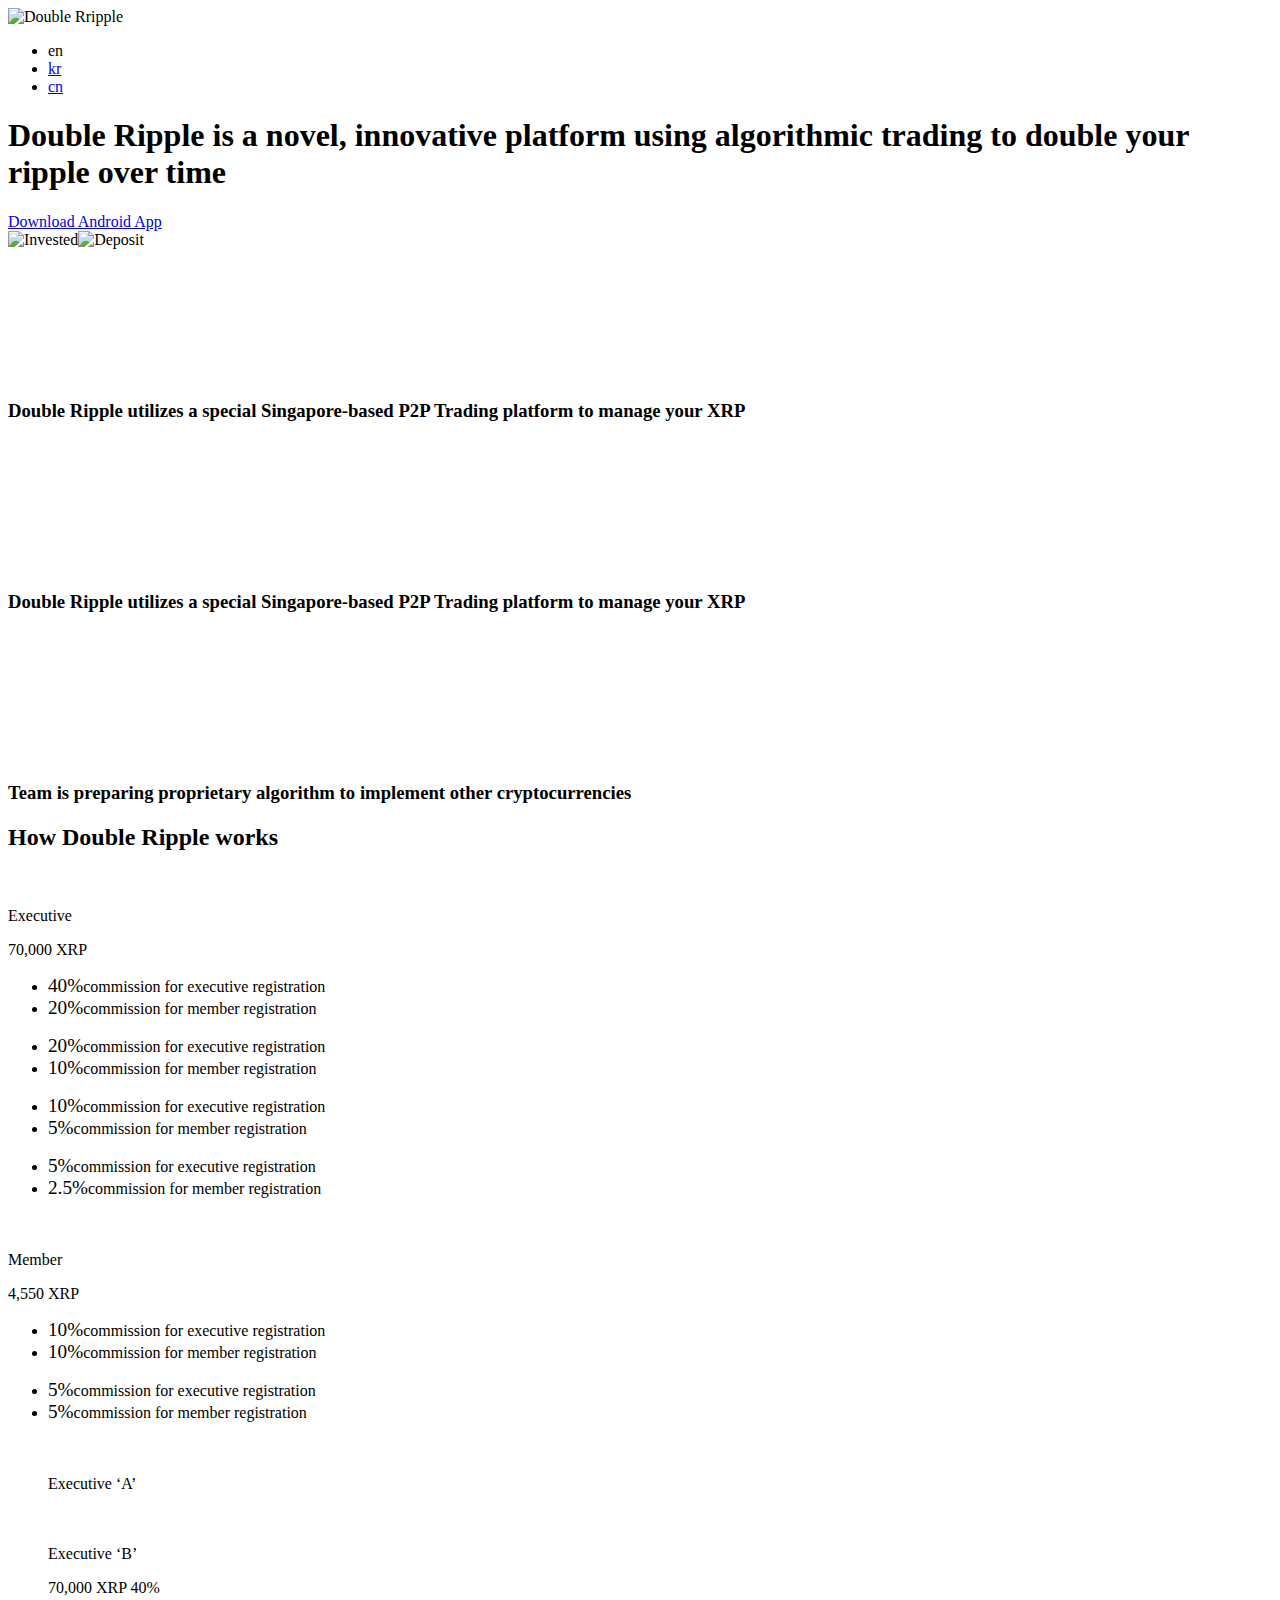
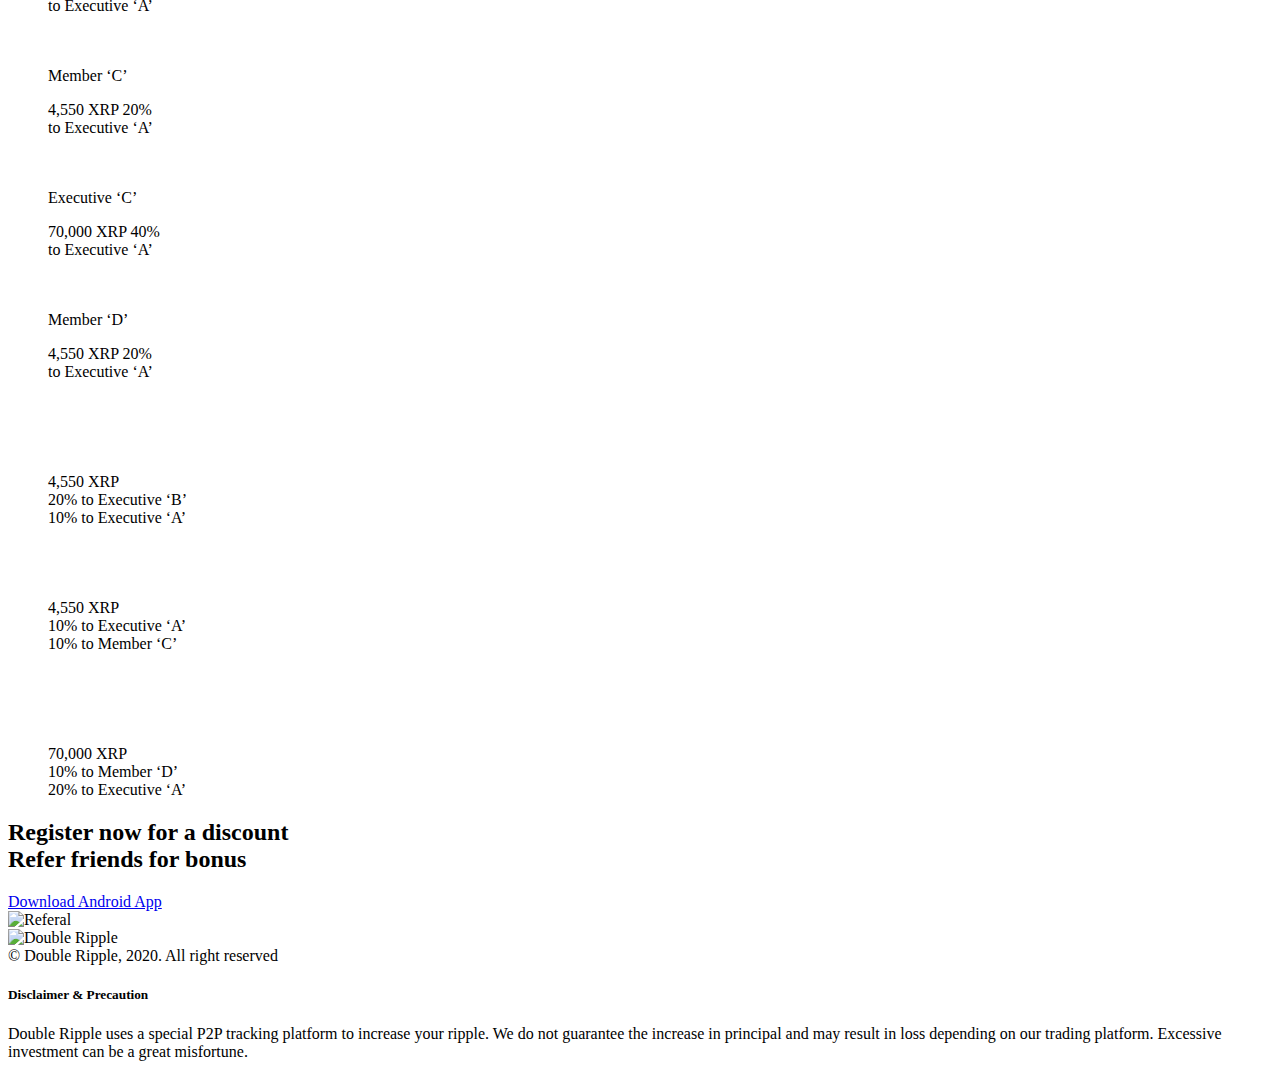
==== commit f0f8ae62: "add structure section" ====
--- a/docs/index.html
+++ b/docs/index.html
@@ -1,103 +1,4 @@
-<!DOCTYPE html>
-<html lang="en">
-  <head>
-    <meta charset="UTF-8">
-    <title>Double Ripple</title>
-    <meta name="description" content="Double Ripple is a novel, innovative platform using algorithmic trading to double your ripple over time">
-    <meta name="viewport" content="width=device-width, initial-scale=1.0, maximum-scale=1.0, viewport-fit=cover">
-    <meta http-equiv="X-UA-Compatible" content="ie=edge">
-    <meta name="apple-mobile-web-app-capable" content="yes">
-    <meta name="apple-mobile-web-app-status-bar-style" content="black-translucent">
-    <meta name="format-detection" content="telephone=no">
-    <meta property="og:locale" content="en_US">
-    <meta property="og:type" content="website">
-    <meta property="og:title" content="Double Ripple">
-    <meta property="og:description" content="Double Ripple is a novel, innovative platform using algorithmic trading to double your ripple over time">
-    <meta property="og:url" content="https://doubleripple.min.studio">
-    <meta property="og:image" content="https://doubleripple.min.studio/assets/img/og-image.png">
-    <meta property="og:image:width" content="1200">
-    <meta property="og:image:height" content="630">
-    <meta name="twitter:title" content="Double Ripple">
-    <meta name="twitter:description" content="Double Ripple is a novel, innovative platform using algorithmic trading to double your ripple over time">
-    <meta name="twitter:card" content="summary_large_image">
-    <meta name="twitter:image" content="https://doubleripple.min.studio/assets/img/og-image.png">
-    <link rel="apple-touch-icon" sizes="180x180" href="/assets/favicon/apple-touch-icon.png?ckcachebust=9bb8f2884295b8544f7a8fb9a76864d2">
-    <link rel="icon" type="image/png" sizes="32x32" href="/assets/favicon/favicon-32x32.png?ckcachebust=781d1e40d77318f7ef065f3428c3da3a">
-    <link rel="icon" type="image/png" sizes="16x16" href="/assets/favicon/favicon-16x16.png?ckcachebust=05b0f69db61e2e0dad8967f99c1861b4">
-    <link rel="manifest" href="/assets/favicon/site.webmanifest?ckcachebust=e209ae19be10e6654d1919ae9f35969a">
-    <link rel="mask-icon" href="/assets/favicon/safari-pinned-tab.svg?ckcachebust=76e1c73531bef94e3dc3b5efea19a725" color="#ff8174">
-    <meta name="msapplication-TileColor" content="#ff8174">
-    <meta name="msapplication-config" content="/assets/favicon/browserconfig.xml">
-    <meta name="theme-color" content="#ff8174">
-    <link href="https://fonts.googleapis.com/css2?family=Quicksand:wght@400;500;700&amp;display=swap" rel="stylesheet">
-    <link rel="stylesheet" href="./css/app.css?ckcachebust=911d1e697cddbf340a7e2093effc96e0">
-  </head>
-  <body>
-    <main class="off-canvas-content wrap" data-off-canvas-content>
-      <section class="promo">
-        <div class="container promo_container">
-          <div class="promo_logo"><img src="./assets/img/logo.svg" alt="Double Rripple"></div>
-          <div class="promo_content">
-            <h1 class="promo_lead">Double Ripple is a novel, innovative platform using algorithmic trading to double your ripple over time</h1>
-            <div class="promo_buttons"><a class="button light" href="#" download>Download Android App</a></div>
-          </div>
-          <div class="promo_screens"><img srcset="./assets/img/screens/invested@2x.png 2x, ./assets/img/screens/invested.png 1x" src="./assets/img/screens/invested.png" alt="Invested"><img srcset="./assets/img/screens/deposit@2x.png 2x, ./assets/img/screens/deposit.png 1x" src="./assets/img/screens/deposit.png" alt="Deposit"></div>
-        </div>
-      </section>
-      <section class="benefits">
-        <div class="container">
-          <div class="benefits_items">
-            <div class="benefits_item">
-              <div class="benefits_item_icon">
-                <svg xmlns="http://www.w3.org/2000/svg" width="128" height="128" viewbox="0 0 128 128">
-                  <use fill="none" xlink:href="./assets/img/icons.svg#connection"></use>
-                </svg>
-              </div>
-              <h3 class="benefits_item_title">Double Ripple utilizes a special Singapore-based P2P Trading platform to manage your XRP
-              </h3>
-            </div>
-            <div class="benefits_item">
-              <div class="benefits_item_icon">
-                <svg xmlns="http://www.w3.org/2000/svg" width="128" height="128" viewbox="0 0 128 128">
-                  <use fill="none" xlink:href="./assets/img/icons.svg#algorithm"></use>
-                </svg>
-              </div>
-              <h3 class="benefits_item_title">Double Ripple utilizes a special Singapore-based P2P Trading platform to manage your XRP
-              </h3>
-            </div>
-            <div class="benefits_item">
-              <div class="benefits_item_icon">
-                <svg xmlns="http://www.w3.org/2000/svg" width="128" height="128" viewbox="0 0 128 128">
-                  <use fill="none" xlink:href="./assets/img/icons.svg#binary"></use>
-                </svg>
-              </div>
-              <h3 class="benefits_item_title">Team is preparing proprietary algorithm to implement other cryptocurrencies
-              </h3>
-            </div>
-          </div>
-        </div>
-      </section>
-      <section class="cta">
-        <div class="container cta_container">
-          <div class="cta_content">
-            <h2 class="cta_header">Register now for a discount<br>Refer friends for bonus</h2><a class="button primary" href="#" download>Download Android App</a>
-          </div>
-          <div class="cta_screen"><img srcset="./assets/img/screens/referal@2x.png 2x, ./assets/img/screens/referal.png 1x" src="./assets/img/screens/referal.png" alt="Referal"></div>
-        </div>
-      </section>
-      <footer class="footer">
-        <div class="container">
-          <div class="footer_top">
-            <div class="footer_logo"><img src="./assets/img/logo.svg" alt="Double Ripple"></div>
-            <div class="footer_copyright">© Double Ripple, 2020. All right reserved</div>
-          </div>
-          <div class="footer_disclaimer">
-            <h5 class="footer_disclaimer_header">Disclaimer & Precaution</h5>
-            <p>Double Ripple uses a special P2P tracking platform to increase your ripple. We do not guarantee the increase in principal and may result in loss depending on our trading platform. Excessive investment can be a great misfortune.</p>
-          </div>
-        </div>
-      </footer>
-    </main>
-    <script src="./js/app.min.js?ckcachebust=385bd3281e9ad1f7c0315d0bf68c7458"></script>
-  </body>
-</html>+<!DOCTYPE html> <html lang="en"> <head> <meta charset="UTF-8"> <title>Double Ripple</title> <meta name="description" content="Double Ripple is a novel, innovative platform using algorithmic trading to double your ripple over time"> <meta name="viewport" content="width=device-width,initial-scale=1,maximum-scale=1,viewport-fit=cover"> <meta http-equiv="X-UA-Compatible" content="ie=edge"> <meta name="apple-mobile-web-app-capable" content="yes"> <meta name="apple-mobile-web-app-status-bar-style" content="black-translucent"> <meta name="format-detection" content="telephone=no"> <meta property="og:locale" content="en_US"> <meta property="og:type" content="website"> <meta property="og:title" content="Double Ripple"> <meta property="og:description" content="Double Ripple is a novel, innovative platform using algorithmic trading to double your ripple over time"> <meta property="og:url" content="https://doubleripple.min.studio"> <meta property="og:image" content="https://doubleripple.min.studio/assets/img/og-image.png"> <meta property="og:image:width" content="1200"> <meta property="og:image:height" content="630"> <meta name="twitter:title" content="Double Ripple"> <meta name="twitter:description" content="Double Ripple is a novel, innovative platform using algorithmic trading to double your ripple over time"> <meta name="twitter:card" content="summary_large_image"> <meta name="twitter:image" content="https://doubleripple.min.studio/assets/img/og-image.png"> <link rel="apple-touch-icon" sizes="180x180" href="/assets/favicon/apple-touch-icon.png?ckcachebust=8d695c22bf88a04b406dd8ccb3745bfa"> <link rel="icon" type="image/png" sizes="32x32" href="/assets/favicon/favicon-32x32.png?ckcachebust=88920f1351b74fecb3c7ca49c1579000"> <link rel="icon" type="image/png" sizes="16x16" href="/assets/favicon/favicon-16x16.png?ckcachebust=31d20a197055fc3f899fc8a450c103ce"> <link rel="manifest" href="/assets/favicon/site.webmanifest?ckcachebust=9d5a6971a58e125e1066319899e3cdfb"> <link rel="mask-icon" href="/assets/favicon/safari-pinned-tab.svg?ckcachebust=52255a091a888c1a96551a8c9dea948a" color="#ff8174"> <meta name="msapplication-TileColor" content="#ff8174"> <meta name="msapplication-config" content="/assets/favicon/browserconfig.xml"> <meta name="theme-color" content="#ff8174"> <link href="https://fonts.googleapis.com/css2?family=Quicksand:wght@400;500;700&amp;display=swap" rel="stylesheet"> <link rel="stylesheet" href="/css/app.css?ckcachebust=1e3b60a159eb34e6a978a3b83d7093c2"> <script> const lang = localStorage.getItem('lang');
+      const activeLang = document.querySelector('html').getAttribute('lang')
+      
+      if (lang && lang !== 'en' && lang !== activeLang) location.href = `/${lang}`; </script> </head> <body> <main class="off-canvas-content wrap" data-off-canvas-content> <section class="promo"> <div class="container promo_container"> <div class="promo_top"> <div class="promo_logo"><img src="/assets/img/logo.svg" alt="Double Rripple"></div> <ul class="lang"> <li class="active">en </li> <li><a href="/kr">kr</a></li> <li><a href="/cn">cn</a></li> </ul> </div> <div class="promo_content"> <h1 class="promo_lead">Double Ripple is a novel, innovative platform using algorithmic trading to double your ripple over time </h1> <div class="promo_buttons"><a class="button light" href="#" download>Download Android App</a></div> </div> <div class="promo_screens"><img srcset="/assets/img/screens/invested@2x.png 2x, /assets/img/screens/invested.png" src="/assets/img/screens/invested.png" alt="Invested"><img srcset="/assets/img/screens/deposit@2x.png 2x, /assets/img/screens/deposit.png" src="/assets/img/screens/deposit.png" alt="Deposit"></div> </div> </section> <section class="benefits"> <div class="container"> <div class="benefits_items"> <div class="benefits_item"> <div class="benefits_item_icon"> <svg xmlns="http://www.w3.org/2000/svg" width="128" height="128" viewbox="0 0 128 128"> <use fill="none" xlink:href="/assets/img/icons.svg#connection"></use> </svg> </div> <h3 class="benefits_item_title">Double Ripple utilizes a special Singapore-based P2P Trading platform to manage your XRP </h3> </div> <div class="benefits_item"> <div class="benefits_item_icon"> <svg xmlns="http://www.w3.org/2000/svg" width="128" height="128" viewbox="0 0 128 128"> <use fill="none" xlink:href="/assets/img/icons.svg#algorithm"></use> </svg> </div> <h3 class="benefits_item_title">Double Ripple utilizes a special Singapore-based P2P Trading platform to manage your XRP </h3> </div> <div class="benefits_item"> <div class="benefits_item_icon"> <svg xmlns="http://www.w3.org/2000/svg" width="128" height="128" viewbox="0 0 128 128"> <use fill="none" xlink:href="/assets/img/icons.svg#binary"></use> </svg> </div> <h3 class="benefits_item_title">Team is preparing proprietary algorithm to implement other cryptocurrencies </h3> </div> </div> </div> </section> <section class="how"> <div class="container container--wide"> <h2 class="how_header">How Double Ripple works</h2> <div class="how_block"> <div class="how_member how_member--executive"> <div class="how_member_icon"> <svg xmlns="http://www.w3.org/2000/svg" width="16" height="16" viewbox="0 0 16 16"> <use fill="currentColor" xlink:href="/assets/img/icons.svg#user"></use> </svg> </div> <p class="how_member_title">Executive </p> <p class="how_member_descr">70,000 XRP </p> </div> <ul class="how_block_item how_block_item--executive how_block_item--executive-0"> <li> <big>40%</big><span>commission for executive registration</span> </li> <li> <big>20%</big><span>commission for member registration</span> </li> </ul> <ul class="how_block_item how_block_item--executive how_block_item--executive-1"> <li> <big>20%</big><span>commission for executive registration</span> </li> <li> <big>10%</big><span>commission for member registration</span> </li> </ul> <ul class="how_block_item how_block_item--executive how_block_item--executive-2"> <li> <big>10%</big><span>commission for executive registration</span> </li> <li> <big>5%</big><span>commission for member registration</span> </li> </ul> <ul class="how_block_item how_block_item--executive how_block_item--executive-3"> <li> <big>5%</big><span>commission for executive registration</span> </li> <li> <big>2.5%</big><span>commission for member registration</span> </li> </ul> <div class="how_member how_member--member"> <div class="how_member_icon"> <svg xmlns="http://www.w3.org/2000/svg" width="16" height="16" viewbox="0 0 16 16"> <use fill="currentColor" xlink:href="/assets/img/icons.svg#user"></use> </svg> </div> <p class="how_member_title">Member </p> <p class="how_member_descr">4,550 XRP </p> </div> <ul class="how_block_item how_block_item--member how_block_item--member-0"> <li> <big>10%</big><span>commission for executive registration</span> </li> <li> <big>10%</big><span>commission for member registration</span> </li> </ul> <ul class="how_block_item how_block_item--member how_block_item--member-1"> <li> <big>5%</big><span>commission for executive registration</span> </li> <li> <big>5%</big><span>commission for member registration</span> </li> </ul> <ul class="how_block_item how_block_item--member how_block_item--member-2"> </ul> <ul class="how_block_item how_block_item--member how_block_item--member-3"> </ul> </div> <div class="how_tree"> <ul class="how_tree_level"> <div class="how_member how_member--tree how_member--executive"> <div class="how_member_icon"> <svg xmlns="http://www.w3.org/2000/svg" width="16" height="16" viewbox="0 0 16 16"> <use fill="currentColor" xlink:href="/assets/img/icons.svg#user"></use> </svg> </div> <p class="how_member_title">Executive ‘A’ </p> </div> </ul> <ul class="how_tree_level"> <div class="how_member how_member--tree how_member--executive"> <div class="how_member_icon"> <svg xmlns="http://www.w3.org/2000/svg" width="16" height="16" viewbox="0 0 16 16"> <use fill="currentColor" xlink:href="/assets/img/icons.svg#user"></use> </svg> </div> <p class="how_member_title">Executive ‘B’ </p> <p class="how_member_descr">70,000 XRP 40%<br> to Executive ‘A’ </p> </div> <div class="how_member how_member--tree how_member--member"> <div class="how_member_icon"> <svg xmlns="http://www.w3.org/2000/svg" width="16" height="16" viewbox="0 0 16 16"> <use fill="currentColor" xlink:href="/assets/img/icons.svg#user"></use> </svg> </div> <p class="how_member_title">Member ‘C’ </p> <p class="how_member_descr">4,550 XRP 20%<br> to Executive ‘A’ </p> </div> <div class="how_member how_member--tree how_member--executive"> <div class="how_member_icon"> <svg xmlns="http://www.w3.org/2000/svg" width="16" height="16" viewbox="0 0 16 16"> <use fill="currentColor" xlink:href="/assets/img/icons.svg#user"></use> </svg> </div> <p class="how_member_title">Executive ‘C’ </p> <p class="how_member_descr">70,000 XRP 40%<br> to Executive ‘A’ </p> </div> <div class="how_member how_member--tree how_member--member"> <div class="how_member_icon"> <svg xmlns="http://www.w3.org/2000/svg" width="16" height="16" viewbox="0 0 16 16"> <use fill="currentColor" xlink:href="/assets/img/icons.svg#user"></use> </svg> </div> <p class="how_member_title">Member ‘D’ </p> <p class="how_member_descr">4,550 XRP 20%<br> to Executive ‘A’ </p> </div> </ul> <ul class="how_tree_level"> <div class="how_member how_member--tree"> <div class="how_member_icon"> <svg xmlns="http://www.w3.org/2000/svg" width="16" height="16" viewbox="0 0 16 16"> <use fill="currentColor" xlink:href="/assets/img/icons.svg#user"></use> </svg> </div> <div class="how_member_icon"> <svg xmlns="http://www.w3.org/2000/svg" width="16" height="16" viewbox="0 0 16 16"> <use fill="currentColor" xlink:href="/assets/img/icons.svg#user"></use> </svg> </div> <div class="how_member_icon"> <svg xmlns="http://www.w3.org/2000/svg" width="16" height="16" viewbox="0 0 16 16"> <use fill="currentColor" xlink:href="/assets/img/icons.svg#user"></use> </svg> </div> <p class="how_member_descr">4,550 XRP<br> 20% to Executive ‘B’<br> 10% to Executive ‘A’ </p> </div> <div class="how_member how_member--tree"> <div class="how_member_icon"> <svg xmlns="http://www.w3.org/2000/svg" width="16" height="16" viewbox="0 0 16 16"> <use fill="currentColor" xlink:href="/assets/img/icons.svg#user"></use> </svg> </div> <div class="how_member_icon"> <svg xmlns="http://www.w3.org/2000/svg" width="16" height="16" viewbox="0 0 16 16"> <use fill="currentColor" xlink:href="/assets/img/icons.svg#user"></use> </svg> </div> <p class="how_member_descr">4,550 XRP<br> 10% to Executive ‘A’<br> 10% to Member ‘C’ </p> </div> <div class="how_member how_member--tree"> <div class="how_member_icon"> <svg xmlns="http://www.w3.org/2000/svg" width="16" height="16" viewbox="0 0 16 16"> <use fill="currentColor" xlink:href="/assets/img/icons.svg#user"></use> </svg> </div> <div class="how_member_icon"> <svg xmlns="http://www.w3.org/2000/svg" width="16" height="16" viewbox="0 0 16 16"> <use fill="currentColor" xlink:href="/assets/img/icons.svg#user"></use> </svg> </div> <div class="how_member_icon"> <svg xmlns="http://www.w3.org/2000/svg" width="16" height="16" viewbox="0 0 16 16"> <use fill="currentColor" xlink:href="/assets/img/icons.svg#user"></use> </svg> </div> <p class="how_member_descr">70,000 XRP<br> 10% to Member ‘D’<br> 20% to Executive ‘A’ </p> </div> </ul> </div> </div> </section> <section class="cta"> <div class="container cta_container"> <div class="cta_content"> <h2 class="h1 cta_header">Register now for a discount<br>Refer friends for bonus </h2><a class="button primary" href="#" download>Download Android App</a> </div> <div class="cta_screen"><img srcset="/assets/img/screens/referal@2x.png 2x, /assets/img/screens/referal.png" src="/assets/img/screens/referal.png" alt="Referal"></div> </div> </section> <footer class="footer"> <div class="container"> <div class="footer_top"> <div class="footer_logo"><img src="/assets/img/logo.svg" alt="Double Ripple"></div> <div class="footer_copyright">© Double Ripple, 2020. All right reserved </div> </div> <div class="footer_disclaimer"> <h5 class="footer_disclaimer_header">Disclaimer &amp; Precaution </h5> <p>Double Ripple uses a special P2P tracking platform to increase your ripple. We do not guarantee the increase in principal and may result in loss depending on our trading platform. Excessive investment can be a great misfortune. </p> </div> </div> </footer> </main> <script src="/js/app.min.js?ckcachebust=12291b498d02d96c2672cb2f83437c78"></script> </body> </html>